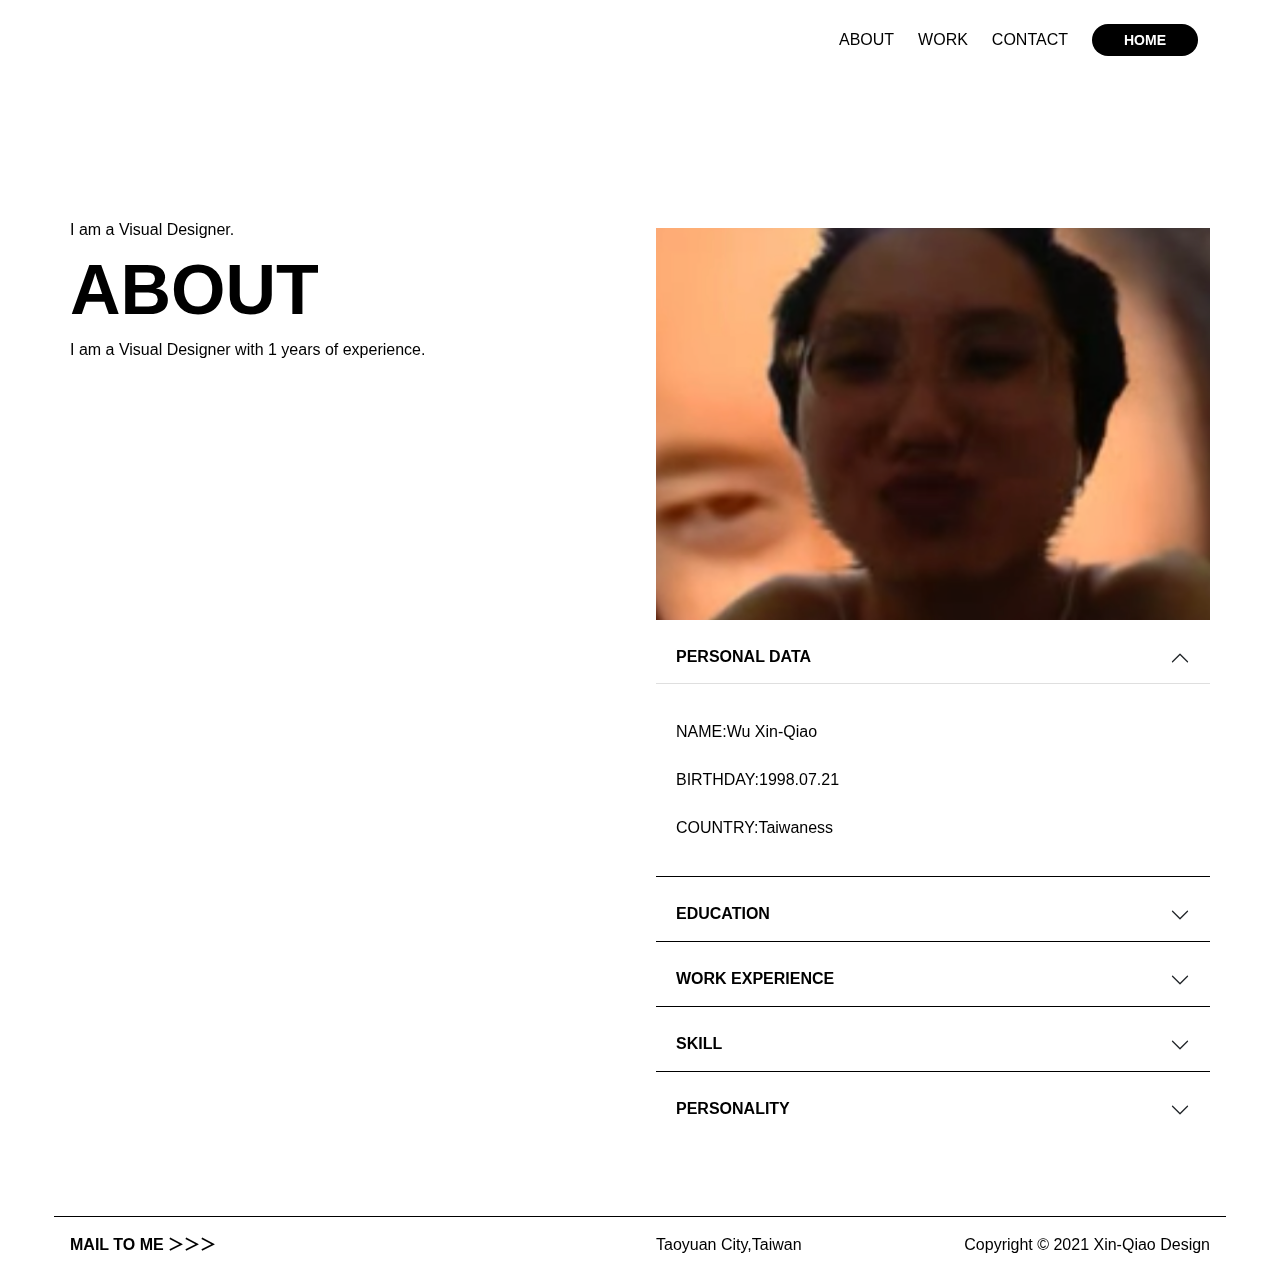
==== about.html @ 570c22e2 "Initial commit" ====
<!DOCTYPE html>
<html lang="zh-TW">
<head>
	<meta charset="UTF-8">
	<meta name="viewport" content="width=device-width, initial-scale=1.0">
	<title>Xin-Qiao Design</title>
	<link rel="icon" type="image/x-icon" href="images/favicon.ico" />
	<!-- CSS -->
	<link rel="stylesheet" href="css/base.css">
	<link rel="stylesheet" href="css/layout.css">
	<link rel="stylesheet" href="css/animate.css">
	<link rel="stylesheet" href="css/component.css">
	
	<!-- Accordion-js -->
    <script src="https://cdn.jsdelivr.net/npm/bootstrap@5.0.0/dist/js/bootstrap.bundle.min.js"></script>

</head>
<body>
	<div class="wrapper">
		<!-- Start bg -->
		<div class="bg"></div>
		<!-- End bg -->

		<!-- Start header -->
		<div class="navbar u-clearfix">
			<div class="container">
				<div class="logo navbar__logo">
					<a href="index.html" class="logo__image"></a>
				</div>
				<div class="nav navbar__nav">
					<a href="#popup-menu" class="menu-toggle">
						<i class="icon fa fa-bars" aria-hidden="true"></i>
					</a>
					<ul id="popup-menu" class="menu menu--horizontal u-clearfix responsive-popup">
						<a href="#!" class="responsive-popup-close">
							<i class="icon fa fa-times" aria-hidden="true"></i>
						</a>
						<li><a class="menu__item" href="about.html">ABOUT</a></li>
						<li><a class="menu__item" href="work.html">WORK</a></li>
						<li><a class="menu__item" href="contact.html">CONTACT</a></li>
						<li>
							<div class="menu__item">
								<a class="btn btn--sm item__home" href="index.html">HOME</a>
							</div>
						</li>
					</ul>
				</div>
			</div>	
		</div>
		<!-- End header -->

		<!-- Start main -->
		<section>

			<!-- Start portfil -->
			<div class="quote">
				<div class="container">
					<div class="row">
						<div class="col-sm-6">
							<div class="wow fadeInLeftBig">
								<h6 class="text--xs">I am a  Visual Designer.</h6>
								<h3 class="text--lg">ABOUT</h3>
								<h6 class="text--xs">I am a  Visual Designer with 1 years of experience.</h6>
							</div>
						</div>
						<div class="col-sm-6">
							<div class="imgbox">
								<div class="imgbox__inner imgbox__inner-4-3">
									<div class="images" style="background-image: url(images/12.09.45.png);"></div>
								</div>
							</div>

							<!-- Accordion Start -->
							<div class="accordion accordion-flush accrodion-my" id="myAccordion">
					        <div class="accordion-item">
					          <h2 class="accordion-header" id="heading1">
					            <button class="accordion-button" type="button" data-bs-toggle="collapse" data-bs-target="#collapse1">
					              PERSONAL DATA</button>
					          </h2>
					          <div id="collapse1" class="accordion-collapse collapse show" data-bs-parent="#myAccordion">
					            <div class="accordion-body">
					            	<p>NAME:Wu Xin-Qiao</p>
									<p>BIRTHDAY:1998.07.21</p>
									<p>COUNTRY:Taiwaness </p>
					            </div>
					          </div>
					        </div>		
					        <div class="accordion-item">
					          <h2 class="accordion-header" id="heading2">
					            <button class="accordion-button collapsed" type="button" data-bs-toggle="collapse" data-bs-target="#collapse2">
					              EDUCATION</button>
					          </h2>
					          <div id="collapse2" class="accordion-collapse collapse" data-bs-parent="#myAccordion">
					            <div class="accordion-body">
					            	<p>2017.09-2020.06<br>NTUB Commercial Design and Management Degree</p>
									<p>2015.09-2017.06<br>SSSH Advertising Design Department</p>
					            </div>
					          </div>
					        </div>		
					        <div class="accordion-item">
					          <h2 class="accordion-header" id="heading3">
					            <button class="accordion-button collapsed" type="button" data-bs-toggle="collapse" data-bs-target="#collapse3">
					              WORK EXPERIENCE</button>
					          </h2>
					          <div id="collapse3" class="accordion-collapse collapse" data-bs-parent="#myAccordion">
					            <div class="accordion-body">
					              <p>2020.07-2021.07<br>Visual Designer in SkyLine Hotel</p>
					              <p>2019.10-now(side job)<br>Visual Designer in LondonImg</p>
					              <P>2019.07-2019.08<br>Design Intern in OutlookChina</P>
					            </div>
					          </div>
					        </div>
					        <div class="accordion-item">
					          <h2 class="accordion-header" id="heading4">
					            <button class="accordion-button collapsed" type="button" data-bs-toggle="collapse" data-bs-target="#collapse4">
					              SKILL</button>
					          </h2>
					          <div id="collapse4" class="accordion-collapse collapse" data-bs-parent="#myAccordion">
					            <div class="accordion-body">
					              <p>MASTER:Illustrator, Photoshop, InDesign,After Effect, Premiere, Sublime, Figma, Sketch, XD</p>
					              <p>KNOW:Html, CSS, Bootstrap5, RWD</p>
					            </div>
					          </div>
					        </div>
					        <div class="accordion-item">
					          <h2 class="accordion-header" id="heading5">
					            <button class="accordion-button collapsed" type="button" data-bs-toggle="collapse" data-bs-target="#collapse5">
					              PERSONALITY</button>
					          </h2>
					          <div id="collapse5" class="accordion-collapse collapse" data-bs-parent="#myAccordion">
					            <div class="accordion-body">
					              <p>．Mature and resourceful.</p>
					              <p>．Highly flexibility.</p>
					              <P>．Works well in a diverse work force.</P>
					              <p>．Highly organized and efficient.</p>
					              <p>．Ability to work independently.</p>
					              <P>I’m not afraid of trying new thing, I think that having an open mind is the most important personality trait for being a designer.I’m an efficient person, knowing self-requirement to make me continue to progress.Then I believe I can bring what I learn into full play in my profession field.</P>
					            </div>
					          </div>
					        </div>
					      </div>
					      <!-- Accordion End -->

						</div>
					</div>						
				</div>
			</div>
			<!-- End portfil -->

					              

		<!-- End main -->
		</section>


		<!-- Start footer -->
		<footer class="footer">
			<div class="container footer-line clearfix">
				<div class="row">
					<div class="col-lg-6 col-sm-4">
						<p class="text--xs text--bold"><a href="mailto:cherry870721@gmail.com" class="textme">MAIL TO ME ＞＞＞</a></p>
					</div>
					<div class="col-lg-3 col-sm-3">
						<p class="text--xs">Taoyuan City,Taiwan</p>
					</div>
					<div class="col-lg-3 col-sm-5 footer-right">
						<p class="text--xs">Copyright © 2021 Xin-Qiao Design</p>
					</div>
				</div>			
			</div>
		</footer>
		<!-- End footer -->

	</div>

	<!-- javascript -->
	<script src="js/wow.min.js"></script>
	<script>
	new WOW().init();
	</script>
	
</body>
</html>
---- css/base.css ----
/*
 * You can say something about your file if you need it!
 */
/*-------------------------*/
/* $Catalog 
---------------------------*/
/** 
 * Catalog
 * Font import
 * Reset
 * Color
 * Typography
 * Icons
 * Utility
**/


/*-------------------------*/
/* $Font import 
---------------------------*/
@import url('https://fonts.googleapis.com/css?family=Raleway:400,900');

/*-------------------------*/
/* $Reset 
---------------------------*/
/*! normalize.css v7.0.0 | MIT License | github.com/necolas/normalize.css */

/* Document
   ========================================================================== */

/**
 * 1. Correct the line height in all browsers.
 * 2. Prevent adjustments of font size after orientation changes in
 *    IE on Windows Phone and in iOS.
 */

html {
  line-height: 1.15; /* 1 */
  -ms-text-size-adjust: 100%; /* 2 */
  -webkit-text-size-adjust: 100%; /* 2 */
}

/* Sections
   ========================================================================== */

/**
 * Remove the margin in all browsers (opinionated).
 */

body {
  margin: 0;
}

/**
 * Add the correct display in IE 9-.
 */

article,
aside,
footer,
header,
nav,
section {
  display: block;
}

/**
 * Correct the font size and margin on `h1` elements within `section` and
 * `article` contexts in Chrome, Firefox, and Safari.
 */

h1 {
  font-size: 2em;
  margin: 0.67em 0;
}

/* Grouping content
   ========================================================================== */

/**
 * Add the correct display in IE 9-.
 * 1. Add the correct display in IE.
 */

figcaption,
figure,
main { /* 1 */
  display: block;
}

/**
 * Add the correct margin in IE 8.
 */

figure {
  margin: 1em 40px;
}

/**
 * 1. Add the correct box sizing in Firefox.
 * 2. Show the overflow in Edge and IE.
 */

hr {
  box-sizing: content-box; /* 1 */
  height: 0; /* 1 */
  overflow: visible; /* 2 */
}

/**
 * 1. Correct the inheritance and scaling of font size in all browsers.
 * 2. Correct the odd `em` font sizing in all browsers.
 */

pre {
  font-family: monospace, monospace; /* 1 */
  font-size: 1em; /* 2 */
}

/* Text-level semantics
   ========================================================================== */

/**
 * 1. Remove the gray background on active links in IE 10.
 * 2. Remove gaps in links underline in iOS 8+ and Safari 8+.
 */

a {
  background-color: transparent; /* 1 */
  -webkit-text-decoration-skip: objects; /* 2 */
}

/**
 * 1. Remove the bottom border in Chrome 57- and Firefox 39-.
 * 2. Add the correct text decoration in Chrome, Edge, IE, Opera, and Safari.
 */

abbr[title] {
  border-bottom: none; /* 1 */
  text-decoration: underline; /* 2 */
  text-decoration: underline dotted; /* 2 */
}

/**
 * Prevent the duplicate application of `bolder` by the next rule in Safari 6.
 */

b,
strong {
  font-weight: inherit;
}

/**
 * Add the correct font weight in Chrome, Edge, and Safari.
 */

b,
strong {
  font-weight: bolder;
}

/**
 * 1. Correct the inheritance and scaling of font size in all browsers.
 * 2. Correct the odd `em` font sizing in all browsers.
 */

code,
kbd,
samp {
  font-family: monospace, monospace; /* 1 */
  font-size: 1em; /* 2 */
}

/**
 * Add the correct font style in Android 4.3-.
 */

dfn {
  font-style: italic;
}

/**
 * Add the correct background and color in IE 9-.
 */

mark {
  background-color: #ff0;
  color: #000;
}

/**
 * Add the correct font size in all browsers.
 */

small {
  font-size: 80%;
}

/**
 * Prevent `sub` and `sup` elements from affecting the line height in
 * all browsers.
 */

sub,
sup {
  font-size: 75%;
  line-height: 0;
  position: relative;
  vertical-align: baseline;
}

sub {
  bottom: -0.25em;
}

sup {
  top: -0.5em;
}

/* Embedded content
   ========================================================================== */

/**
 * Add the correct display in IE 9-.
 */

audio,
video {
  display: inline-block;
}

/**
 * Add the correct display in iOS 4-7.
 */

audio:not([controls]) {
  display: none;
  height: 0;
}

/**
 * Remove the border on images inside links in IE 10-.
 */

img {
  border-style: none;
}

/**
 * Hide the overflow in IE.
 */

svg:not(:root) {
  overflow: hidden;
}

/* Forms
   ========================================================================== */

/**
 * 1. Change the font styles in all browsers (opinionated).
 * 2. Remove the margin in Firefox and Safari.
 */

button,
input,
optgroup,
select,
textarea {
  font-family: sans-serif; /* 1 */
  font-size: 100%; /* 1 */
  line-height: 1.15; /* 1 */
  margin: 0; /* 2 */
}

/**
 * Show the overflow in IE.
 * 1. Show the overflow in Edge.
 */

button,
input { /* 1 */
  overflow: visible;
}

/**
 * Remove the inheritance of text transform in Edge, Firefox, and IE.
 * 1. Remove the inheritance of text transform in Firefox.
 */

button,
select { /* 1 */
  text-transform: none;
}

/**
 * 1. Prevent a WebKit bug where (2) destroys native `audio` and `video`
 *    controls in Android 4.
 * 2. Correct the inability to style clickable types in iOS and Safari.
 */

button,
html [type="button"], /* 1 */
[type="reset"],
[type="submit"] {
  -webkit-appearance: button; /* 2 */
}

/**
 * Remove the inner border and padding in Firefox.
 */

button::-moz-focus-inner,
[type="button"]::-moz-focus-inner,
[type="reset"]::-moz-focus-inner,
[type="submit"]::-moz-focus-inner {
  border-style: none;
  padding: 0;
}

/**
 * Restore the focus styles unset by the previous rule.
 */

button:-moz-focusring,
[type="button"]:-moz-focusring,
[type="reset"]:-moz-focusring,
[type="submit"]:-moz-focusring {
  outline: 1px dotted ButtonText;
}

/**
 * Correct the padding in Firefox.
 */

fieldset {
  padding: 0.35em 0.75em 0.625em;
}

/**
 * 1. Correct the text wrapping in Edge and IE.
 * 2. Correct the color inheritance from `fieldset` elements in IE.
 * 3. Remove the padding so developers are not caught out when they zero out
 *    `fieldset` elements in all browsers.
 */

legend {
  box-sizing: border-box; /* 1 */
  color: inherit; /* 2 */
  display: table; /* 1 */
  max-width: 100%; /* 1 */
  padding: 0; /* 3 */
  white-space: normal; /* 1 */
}

/**
 * 1. Add the correct display in IE 9-.
 * 2. Add the correct vertical alignment in Chrome, Firefox, and Opera.
 */

progress {
  display: inline-block; /* 1 */
  vertical-align: baseline; /* 2 */
}

/**
 * Remove the default vertical scrollbar in IE.
 */

textarea {
  overflow: auto;
}

/**
 * 1. Add the correct box sizing in IE 10-.
 * 2. Remove the padding in IE 10-.
 */

[type="checkbox"],
[type="radio"] {
  box-sizing: border-box; /* 1 */
  padding: 0; /* 2 */
}

/**
 * Correct the cursor style of increment and decrement buttons in Chrome.
 */

[type="number"]::-webkit-inner-spin-button,
[type="number"]::-webkit-outer-spin-button {
  height: auto;
}

/**
 * 1. Correct the odd appearance in Chrome and Safari.
 * 2. Correct the outline style in Safari.
 */

[type="search"] {
  -webkit-appearance: textfield; /* 1 */
  outline-offset: -2px; /* 2 */
}

/**
 * Remove the inner padding and cancel buttons in Chrome and Safari on macOS.
 */

[type="search"]::-webkit-search-cancel-button,
[type="search"]::-webkit-search-decoration {
  -webkit-appearance: none;
}

/**
 * 1. Correct the inability to style clickable types in iOS and Safari.
 * 2. Change font properties to `inherit` in Safari.
 */

::-webkit-file-upload-button {
  -webkit-appearance: button; /* 1 */
  font: inherit; /* 2 */
}

/* Interactive
   ========================================================================== */

/*
 * Add the correct display in IE 9-.
 * 1. Add the correct display in Edge, IE, and Firefox.
 */

details, /* 1 */
menu {
  display: block;
}

/*
 * Add the correct display in all browsers.
 */

summary {
  display: list-item;
}

/* Scripting
   ========================================================================== */

/**
 * Add the correct display in IE 9-.
 */

canvas {
  display: inline-block;
}

/**
 * Add the correct display in IE.
 */

template {
  display: none;
}

/* Hidden
   ========================================================================== */

/**
 * Add the correct display in IE 10-.
 */

[hidden] {
  display: none;
}

/* Add reset */
*{
  position: relative;
  box-sizing: border-box;
}
/*-------------------------*/
/* $Color 
---------------------------*/
/* background color */
.bg-color-primary{background-color: #6487f5;}
.bg-color-secondary{background-color: #ff638f;}
.bg-color-black{background-color: #484848;}
.bg-color-grey{background-color: #cbcbcb;}
.bg-color-white{background-color: #fefefe;}

/* text color */
.color-primary{color: #6487f5;}
.color-secondary{color: #ff638f;}
.color-black{color: #484848;}
.color-grey{color: #cbcbcb;}
.color-white{color: #fefefe;}

/*-------------------------*/
/* $Typography 
---------------------------*/
/* Globel */
body,html{
  font-family: 'Helvetica', 'roboto', arial, sans-serif;
}
/* heading */
h1,h2,h3,h4,h5,h6{
  margin: 0;
  color: #000;
}
h1{
  font-size: 80px;
  font-weight: 800;
  font-family: 'Helvetica', 'roboto', arial, sans-serif;
  margin-top: 12px;
  margin-bottom: 12px;
}
h2{
  font-size: 48px;
  font-weight: 600;
  font-family: 'Helvetica', 'roboto', arial, sans-serif;
  margin-top: 12px;
  margin-bottom: 12px;
}
h3{
  font-size: 40px;
  font-weight: 600;
  font-family: 'Helvetica', 'roboto', arial, sans-serif;
  line-height: 32px;
  margin-top: 12px;
  margin-bottom: 12px;
}
h4{
  font-size: 24px;
  font-weight: 600;
  font-family: 'Helvetica', 'roboto', arial, sans-serif;
  line-height: 32px;
  margin-top: 12px;
  margin-bottom: 12px;
}
h5{
  font-size: 20px;
  font-weight: 400;
  font-family: 'Helvetica', 'roboto', arial, sans-serif;
  line-height: 1;
  margin-top: 12px;
  margin-bottom: 16px;
}
h6{
  font-size: 18px;
  font-weight: 400;
  font-family: 'Helvetica', 'roboto', arial, sans-serif;
  line-height: 24px;
  margin-top: 14px;
  margin-bottom: 14px;
}
p{
  font-size: 16px;
  font-weight: 400;
  font-family: 'Helvetica', 'roboto', arial, sans-serif;
  line-height: 32px;
  letter-spacing: 0;
  margin-bottom: 16px;
}
/* link */
a{
  color: #000;
  text-decoration: none;
}
a:hover,
a:active,
a:fucus{
  color: #484848;
  text-decoration: none;
}
/* list */
ul{
  list-style: none;
  margin: 0;
  padding: 0;
}
/* text */
.text-right{
  text-align: right;
}

/*---------------------------*/
/* $Icons
/*---------------------------*/
/*!
 *  Font Awesome 4.7.0 by @davegandy - http://fontawesome.io - @fontawesome
 *  License - http://fontawesome.io/license (Font: SIL OFL 1.1, CSS: MIT License)
 */
/* FONT PATH
 * -------------------------- */
@font-face {
  font-family: 'FontAwesome';
  src: url('../fonts/fontawesome-webfont.eot?v=4.7.0');
  src: url('../fonts/fontawesome-webfont.eot?#iefix&v=4.7.0') format('embedded-opentype'), url('../fonts/fontawesome-webfont.woff2?v=4.7.0') format('woff2'), url('../fonts/fontawesome-webfont.woff?v=4.7.0') format('woff'), url('../fonts/fontawesome-webfont.ttf?v=4.7.0') format('truetype'), url('../fonts/fontawesome-webfont.svg?v=4.7.0#fontawesomeregular') format('svg');
  font-weight: normal;
  font-style: normal;
}
.fa {
  display: inline-block;
  font: normal normal normal 14px/1 FontAwesome;
  font-size: 24px;
  text-rendering: auto;
  -webkit-font-smoothing: antialiased;
  -moz-osx-font-smoothing: grayscale;
  color: #43484c;
}
/* makes the font 33% larger relative to the icon container */
.fa-lg {
  font-size: 1.33333333em;
  line-height: 0.75em;
  vertical-align: -15%;
}
.fa-2x {
  font-size: 2em;
}
.fa-3x {
  font-size: 3em;
}
.fa-4x {
  font-size: 4em;
}
.fa-5x {
  font-size: 5em;
}
.fa-fw {
  width: 1.28571429em;
  text-align: center;
}
.fa-ul {
  padding-left: 0;
  margin-left: 2.14285714em;
  list-style-type: none;
}
.fa-ul > li {
  position: relative;
}
.fa-li {
  position: absolute;
  left: -2.14285714em;
  width: 2.14285714em;
  top: 0.14285714em;
  text-align: center;
}
.fa-li.fa-lg {
  left: -1.85714286em;
}
.fa-border {
  padding: .2em .25em .15em;
  border: solid 0.08em #eeeeee;
  border-radius: .1em;
}
.fa-pull-left {
  float: left;
}
.fa-pull-right {
  float: right;
}
.fa.fa-pull-left {
  margin-right: .3em;
}
.fa.fa-pull-right {
  margin-left: .3em;
}
/* Deprecated as of 4.4.0 */
.pull-right {
  float: right;
}
.pull-left {
  float: left;
}
.fa.pull-left {
  margin-right: .3em;
}
.fa.pull-right {
  margin-left: .3em;
}
.fa-spin {
  -webkit-animation: fa-spin 2s infinite linear;
  animation: fa-spin 2s infinite linear;
}
.fa-pulse {
  -webkit-animation: fa-spin 1s infinite steps(8);
  animation: fa-spin 1s infinite steps(8);
}
@-webkit-keyframes fa-spin {
  0% {
    -webkit-transform: rotate(0deg);
    transform: rotate(0deg);
  }
  100% {
    -webkit-transform: rotate(359deg);
    transform: rotate(359deg);
  }
}
@keyframes fa-spin {
  0% {
    -webkit-transform: rotate(0deg);
    transform: rotate(0deg);
  }
  100% {
    -webkit-transform: rotate(359deg);
    transform: rotate(359deg);
  }
}
.fa-rotate-90 {
  -ms-filter: "progid:DXImageTransform.Microsoft.BasicImage(rotation=1)";
  -webkit-transform: rotate(90deg);
  -ms-transform: rotate(90deg);
  transform: rotate(90deg);
}
.fa-rotate-180 {
  -ms-filter: "progid:DXImageTransform.Microsoft.BasicImage(rotation=2)";
  -webkit-transform: rotate(180deg);
  -ms-transform: rotate(180deg);
  transform: rotate(180deg);
}
.fa-rotate-270 {
  -ms-filter: "progid:DXImageTransform.Microsoft.BasicImage(rotation=3)";
  -webkit-transform: rotate(270deg);
  -ms-transform: rotate(270deg);
  transform: rotate(270deg);
}
.fa-flip-horizontal {
  -ms-filter: "progid:DXImageTransform.Microsoft.BasicImage(rotation=0, mirror=1)";
  -webkit-transform: scale(-1, 1);
  -ms-transform: scale(-1, 1);
  transform: scale(-1, 1);
}
.fa-flip-vertical {
  -ms-filter: "progid:DXImageTransform.Microsoft.BasicImage(rotation=2, mirror=1)";
  -webkit-transform: scale(1, -1);
  -ms-transform: scale(1, -1);
  transform: scale(1, -1);
}
:root .fa-rotate-90,
:root .fa-rotate-180,
:root .fa-rotate-270,
:root .fa-flip-horizontal,
:root .fa-flip-vertical {
  filter: none;
}
.fa-stack {
  position: relative;
  display: inline-block;
  width: 2em;
  height: 2em;
  line-height: 2em;
  vertical-align: middle;
}
.fa-stack-1x,
.fa-stack-2x {
  position: absolute;
  left: 0;
  width: 100%;
  text-align: center;
}
.fa-stack-1x {
  line-height: inherit;
}
.fa-stack-2x {
  font-size: 2em;
}
.fa-inverse {
  color: #ffffff;
}
/* Font Awesome uses the Unicode Private Use Area (PUA) to ensure screen
   readers do not read off random characters that represent icons */
.fa-glass:before {
  content: "\f000";
}
.fa-music:before {
  content: "\f001";
}
.fa-search:before {
  content: "\f002";
}
.fa-envelope-o:before {
  content: "\f003";
}
.fa-heart:before {
  content: "\f004";
}
.fa-star:before {
  content: "\f005";
}
.fa-star-o:before {
  content: "\f006";
}
.fa-user:before {
  content: "\f007";
}
.fa-film:before {
  content: "\f008";
}
.fa-th-large:before {
  content: "\f009";
}
.fa-th:before {
  content: "\f00a";
}
.fa-th-list:before {
  content: "\f00b";
}
.fa-check:before {
  content: "\f00c";
}
.fa-remove:before,
.fa-close:before,
.fa-times:before {
  content: "\f00d";
}
.fa-search-plus:before {
  content: "\f00e";
}
.fa-search-minus:before {
  content: "\f010";
}
.fa-power-off:before {
  content: "\f011";
}
.fa-signal:before {
  content: "\f012";
}
.fa-gear:before,
.fa-cog:before {
  content: "\f013";
}
.fa-trash-o:before {
  content: "\f014";
}
.fa-home:before {
  content: "\f015";
}
.fa-file-o:before {
  content: "\f016";
}
.fa-clock-o:before {
  content: "\f017";
}
.fa-road:before {
  content: "\f018";
}
.fa-download:before {
  content: "\f019";
}
.fa-arrow-circle-o-down:before {
  content: "\f01a";
}
.fa-arrow-circle-o-up:before {
  content: "\f01b";
}
.fa-inbox:before {
  content: "\f01c";
}
.fa-play-circle-o:before {
  content: "\f01d";
}
.fa-rotate-right:before,
.fa-repeat:before {
  content: "\f01e";
}
.fa-refresh:before {
  content: "\f021";
}
.fa-list-alt:before {
  content: "\f022";
}
.fa-lock:before {
  content: "\f023";
}
.fa-flag:before {
  content: "\f024";
}
.fa-headphones:before {
  content: "\f025";
}
.fa-volume-off:before {
  content: "\f026";
}
.fa-volume-down:before {
  content: "\f027";
}
.fa-volume-up:before {
  content: "\f028";
}
.fa-qrcode:before {
  content: "\f029";
}
.fa-barcode:before {
  content: "\f02a";
}
.fa-tag:before {
  content: "\f02b";
}
.fa-tags:before {
  content: "\f02c";
}
.fa-book:before {
  content: "\f02d";
}
.fa-bookmark:before {
  content: "\f02e";
}
.fa-print:before {
  content: "\f02f";
}
.fa-camera:before {
  content: "\f030";
}
.fa-font:before {
  content: "\f031";
}
.fa-bold:before {
  content: "\f032";
}
.fa-italic:before {
  content: "\f033";
}
.fa-text-height:before {
  content: "\f034";
}
.fa-text-width:before {
  content: "\f035";
}
.fa-align-left:before {
  content: "\f036";
}
.fa-align-center:before {
  content: "\f037";
}
.fa-align-right:before {
  content: "\f038";
}
.fa-align-justify:before {
  content: "\f039";
}
.fa-list:before {
  content: "\f03a";
}
.fa-dedent:before,
.fa-outdent:before {
  content: "\f03b";
}
.fa-indent:before {
  content: "\f03c";
}
.fa-video-camera:before {
  content: "\f03d";
}
.fa-photo:before,
.fa-image:before,
.fa-picture-o:before {
  content: "\f03e";
}
.fa-pencil:before {
  content: "\f040";
}
.fa-map-marker:before {
  content: "\f041";
}
.fa-adjust:before {
  content: "\f042";
}
.fa-tint:before {
  content: "\f043";
}
.fa-edit:before,
.fa-pencil-square-o:before {
  content: "\f044";
}
.fa-share-square-o:before {
  content: "\f045";
}
.fa-check-square-o:before {
  content: "\f046";
}
.fa-arrows:before {
  content: "\f047";
}
.fa-step-backward:before {
  content: "\f048";
}
.fa-fast-backward:before {
  content: "\f049";
}
.fa-backward:before {
  content: "\f04a";
}
.fa-play:before {
  content: "\f04b";
}
.fa-pause:before {
  content: "\f04c";
}
.fa-stop:before {
  content: "\f04d";
}
.fa-forward:before {
  content: "\f04e";
}
.fa-fast-forward:before {
  content: "\f050";
}
.fa-step-forward:before {
  content: "\f051";
}
.fa-eject:before {
  content: "\f052";
}
.fa-chevron-left:before {
  content: "\f053";
}
.fa-chevron-right:before {
  content: "\f054";
}
.fa-plus-circle:before {
  content: "\f055";
}
.fa-minus-circle:before {
  content: "\f056";
}
.fa-times-circle:before {
  content: "\f057";
}
.fa-check-circle:before {
  content: "\f058";
}
.fa-question-circle:before {
  content: "\f059";
}
.fa-info-circle:before {
  content: "\f05a";
}
.fa-crosshairs:before {
  content: "\f05b";
}
.fa-times-circle-o:before {
  content: "\f05c";
}
.fa-check-circle-o:before {
  content: "\f05d";
}
.fa-ban:before {
  content: "\f05e";
}
.fa-arrow-left:before {
  content: "\f060";
}
.fa-arrow-right:before {
  content: "\f061";
}
.fa-arrow-up:before {
  content: "\f062";
}
.fa-arrow-down:before {
  content: "\f063";
}
.fa-mail-forward:before,
.fa-share:before {
  content: "\f064";
}
.fa-expand:before {
  content: "\f065";
}
.fa-compress:before {
  content: "\f066";
}
.fa-plus:before {
  content: "\f067";
}
.fa-minus:before {
  content: "\f068";
}
.fa-asterisk:before {
  content: "\f069";
}
.fa-exclamation-circle:before {
  content: "\f06a";
}
.fa-gift:before {
  content: "\f06b";
}
.fa-leaf:before {
  content: "\f06c";
}
.fa-fire:before {
  content: "\f06d";
}
.fa-eye:before {
  content: "\f06e";
}
.fa-eye-slash:before {
  content: "\f070";
}
.fa-warning:before,
.fa-exclamation-triangle:before {
  content: "\f071";
}
.fa-plane:before {
  content: "\f072";
}
.fa-calendar:before {
  content: "\f073";
}
.fa-random:before {
  content: "\f074";
}
.fa-comment:before {
  content: "\f075";
}
.fa-magnet:before {
  content: "\f076";
}
.fa-chevron-up:before {
  content: "\f077";
}
.fa-chevron-down:before {
  content: "\f078";
}
.fa-retweet:before {
  content: "\f079";
}
.fa-shopping-cart:before {
  content: "\f07a";
}
.fa-folder:before {
  content: "\f07b";
}
.fa-folder-open:before {
  content: "\f07c";
}
.fa-arrows-v:before {
  content: "\f07d";
}
.fa-arrows-h:before {
  content: "\f07e";
}
.fa-bar-chart-o:before,
.fa-bar-chart:before {
  content: "\f080";
}
.fa-twitter-square:before {
  content: "\f081";
}
.fa-facebook-square:before {
  content: "\f082";
}
.fa-camera-retro:before {
  content: "\f083";
}
.fa-key:before {
  content: "\f084";
}
.fa-gears:before,
.fa-cogs:before {
  content: "\f085";
}
.fa-comments:before {
  content: "\f086";
}
.fa-thumbs-o-up:before {
  content: "\f087";
}
.fa-thumbs-o-down:before {
  content: "\f088";
}
.fa-star-half:before {
  content: "\f089";
}
.fa-heart-o:before {
  content: "\f08a";
}
.fa-sign-out:before {
  content: "\f08b";
}
.fa-linkedin-square:before {
  content: "\f08c";
}
.fa-thumb-tack:before {
  content: "\f08d";
}
.fa-external-link:before {
  content: "\f08e";
}
.fa-sign-in:before {
  content: "\f090";
}
.fa-trophy:before {
  content: "\f091";
}
.fa-github-square:before {
  content: "\f092";
}
.fa-upload:before {
  content: "\f093";
}
.fa-lemon-o:before {
  content: "\f094";
}
.fa-phone:before {
  content: "\f095";
}
.fa-square-o:before {
  content: "\f096";
}
.fa-bookmark-o:before {
  content: "\f097";
}
.fa-phone-square:before {
  content: "\f098";
}
.fa-twitter:before {
  content: "\f099";
}
.fa-facebook-f:before,
.fa-facebook:before {
  content: "\f09a";
}
.fa-github:before {
  content: "\f09b";
}
.fa-unlock:before {
  content: "\f09c";
}
.fa-credit-card:before {
  content: "\f09d";
}
.fa-feed:before,
.fa-rss:before {
  content: "\f09e";
}
.fa-hdd-o:before {
  content: "\f0a0";
}
.fa-bullhorn:before {
  content: "\f0a1";
}
.fa-bell:before {
  content: "\f0f3";
}
.fa-certificate:before {
  content: "\f0a3";
}
.fa-hand-o-right:before {
  content: "\f0a4";
}
.fa-hand-o-left:before {
  content: "\f0a5";
}
.fa-hand-o-up:before {
  content: "\f0a6";
}
.fa-hand-o-down:before {
  content: "\f0a7";
}
.fa-arrow-circle-left:before {
  content: "\f0a8";
}
.fa-arrow-circle-right:before {
  content: "\f0a9";
}
.fa-arrow-circle-up:before {
  content: "\f0aa";
}
.fa-arrow-circle-down:before {
  content: "\f0ab";
}
.fa-globe:before {
  content: "\f0ac";
}
.fa-wrench:before {
  content: "\f0ad";
}
.fa-tasks:before {
  content: "\f0ae";
}
.fa-filter:before {
  content: "\f0b0";
}
.fa-briefcase:before {
  content: "\f0b1";
}
.fa-arrows-alt:before {
  content: "\f0b2";
}
.fa-group:before,
.fa-users:before {
  content: "\f0c0";
}
.fa-chain:before,
.fa-link:before {
  content: "\f0c1";
}
.fa-cloud:before {
  content: "\f0c2";
}
.fa-flask:before {
  content: "\f0c3";
}
.fa-cut:before,
.fa-scissors:before {
  content: "\f0c4";
}
.fa-copy:before,
.fa-files-o:before {
  content: "\f0c5";
}
.fa-paperclip:before {
  content: "\f0c6";
}
.fa-save:before,
.fa-floppy-o:before {
  content: "\f0c7";
}
.fa-square:before {
  content: "\f0c8";
}
.fa-navicon:before,
.fa-reorder:before,
.fa-bars:before {
  content: "\f0c9";
}
.fa-list-ul:before {
  content: "\f0ca";
}
.fa-list-ol:before {
  content: "\f0cb";
}
.fa-strikethrough:before {
  content: "\f0cc";
}
.fa-underline:before {
  content: "\f0cd";
}
.fa-table:before {
  content: "\f0ce";
}
.fa-magic:before {
  content: "\f0d0";
}
.fa-truck:before {
  content: "\f0d1";
}
.fa-pinterest:before {
  content: "\f0d2";
}
.fa-pinterest-square:before {
  content: "\f0d3";
}
.fa-google-plus-square:before {
  content: "\f0d4";
}
.fa-google-plus:before {
  content: "\f0d5";
}
.fa-money:before {
  content: "\f0d6";
}
.fa-caret-down:before {
  content: "\f0d7";
}
.fa-caret-up:before {
  content: "\f0d8";
}
.fa-caret-left:before {
  content: "\f0d9";
}
.fa-caret-right:before {
  content: "\f0da";
}
.fa-columns:before {
  content: "\f0db";
}
.fa-unsorted:before,
.fa-sort:before {
  content: "\f0dc";
}
.fa-sort-down:before,
.fa-sort-desc:before {
  content: "\f0dd";
}
.fa-sort-up:before,
.fa-sort-asc:before {
  content: "\f0de";
}
.fa-envelope:before {
  content: "\f0e0";
}
.fa-linkedin:before {
  content: "\f0e1";
}
.fa-rotate-left:before,
.fa-undo:before {
  content: "\f0e2";
}
.fa-legal:before,
.fa-gavel:before {
  content: "\f0e3";
}
.fa-dashboard:before,
.fa-tachometer:before {
  content: "\f0e4";
}
.fa-comment-o:before {
  content: "\f0e5";
}
.fa-comments-o:before {
  content: "\f0e6";
}
.fa-flash:before,
.fa-bolt:before {
  content: "\f0e7";
}
.fa-sitemap:before {
  content: "\f0e8";
}
.fa-umbrella:before {
  content: "\f0e9";
}
.fa-paste:before,
.fa-clipboard:before {
  content: "\f0ea";
}
.fa-lightbulb-o:before {
  content: "\f0eb";
}
.fa-exchange:before {
  content: "\f0ec";
}
.fa-cloud-download:before {
  content: "\f0ed";
}
.fa-cloud-upload:before {
  content: "\f0ee";
}
.fa-user-md:before {
  content: "\f0f0";
}
.fa-stethoscope:before {
  content: "\f0f1";
}
.fa-suitcase:before {
  content: "\f0f2";
}
.fa-bell-o:before {
  content: "\f0a2";
}
.fa-coffee:before {
  content: "\f0f4";
}
.fa-cutlery:before {
  content: "\f0f5";
}
.fa-file-text-o:before {
  content: "\f0f6";
}
.fa-building-o:before {
  content: "\f0f7";
}
.fa-hospital-o:before {
  content: "\f0f8";
}
.fa-ambulance:before {
  content: "\f0f9";
}
.fa-medkit:before {
  content: "\f0fa";
}
.fa-fighter-jet:before {
  content: "\f0fb";
}
.fa-beer:before {
  content: "\f0fc";
}
.fa-h-square:before {
  content: "\f0fd";
}
.fa-plus-square:before {
  content: "\f0fe";
}
.fa-angle-double-left:before {
  content: "\f100";
}
.fa-angle-double-right:before {
  content: "\f101";
}
.fa-angle-double-up:before {
  content: "\f102";
}
.fa-angle-double-down:before {
  content: "\f103";
}
.fa-angle-left:before {
  content: "\f104";
}
.fa-angle-right:before {
  content: "\f105";
}
.fa-angle-up:before {
  content: "\f106";
}
.fa-angle-down:before {
  content: "\f107";
}
.fa-desktop:before {
  content: "\f108";
}
.fa-laptop:before {
  content: "\f109";
}
.fa-tablet:before {
  content: "\f10a";
}
.fa-mobile-phone:before,
.fa-mobile:before {
  content: "\f10b";
}
.fa-circle-o:before {
  content: "\f10c";
}
.fa-quote-left:before {
  content: "\f10d";
}
.fa-quote-right:before {
  content: "\f10e";
}
.fa-spinner:before {
  content: "\f110";
}
.fa-circle:before {
  content: "\f111";
}
.fa-mail-reply:before,
.fa-reply:before {
  content: "\f112";
}
.fa-github-alt:before {
  content: "\f113";
}
.fa-folder-o:before {
  content: "\f114";
}
.fa-folder-open-o:before {
  content: "\f115";
}
.fa-smile-o:before {
  content: "\f118";
}
.fa-frown-o:before {
  content: "\f119";
}
.fa-meh-o:before {
  content: "\f11a";
}
.fa-gamepad:before {
  content: "\f11b";
}
.fa-keyboard-o:before {
  content: "\f11c";
}
.fa-flag-o:before {
  content: "\f11d";
}
.fa-flag-checkered:before {
  content: "\f11e";
}
.fa-terminal:before {
  content: "\f120";
}
.fa-code:before {
  content: "\f121";
}
.fa-mail-reply-all:before,
.fa-reply-all:before {
  content: "\f122";
}
.fa-star-half-empty:before,
.fa-star-half-full:before,
.fa-star-half-o:before {
  content: "\f123";
}
.fa-location-arrow:before {
  content: "\f124";
}
.fa-crop:before {
  content: "\f125";
}
.fa-code-fork:before {
  content: "\f126";
}
.fa-unlink:before,
.fa-chain-broken:before {
  content: "\f127";
}
.fa-question:before {
  content: "\f128";
}
.fa-info:before {
  content: "\f129";
}
.fa-exclamation:before {
  content: "\f12a";
}
.fa-superscript:before {
  content: "\f12b";
}
.fa-subscript:before {
  content: "\f12c";
}
.fa-eraser:before {
  content: "\f12d";
}
.fa-puzzle-piece:before {
  content: "\f12e";
}
.fa-microphone:before {
  content: "\f130";
}
.fa-microphone-slash:before {
  content: "\f131";
}
.fa-shield:before {
  content: "\f132";
}
.fa-calendar-o:before {
  content: "\f133";
}
.fa-fire-extinguisher:before {
  content: "\f134";
}
.fa-rocket:before {
  content: "\f135";
}
.fa-maxcdn:before {
  content: "\f136";
}
.fa-chevron-circle-left:before {
  content: "\f137";
}
.fa-chevron-circle-right:before {
  content: "\f138";
}
.fa-chevron-circle-up:before {
  content: "\f139";
}
.fa-chevron-circle-down:before {
  content: "\f13a";
}
.fa-html5:before {
  content: "\f13b";
}
.fa-css3:before {
  content: "\f13c";
}
.fa-anchor:before {
  content: "\f13d";
}
.fa-unlock-alt:before {
  content: "\f13e";
}
.fa-bullseye:before {
  content: "\f140";
}
.fa-ellipsis-h:before {
  content: "\f141";
}
.fa-ellipsis-v:before {
  content: "\f142";
}
.fa-rss-square:before {
  content: "\f143";
}
.fa-play-circle:before {
  content: "\f144";
}
.fa-ticket:before {
  content: "\f145";
}
.fa-minus-square:before {
  content: "\f146";
}
.fa-minus-square-o:before {
  content: "\f147";
}
.fa-level-up:before {
  content: "\f148";
}
.fa-level-down:before {
  content: "\f149";
}
.fa-check-square:before {
  content: "\f14a";
}
.fa-pencil-square:before {
  content: "\f14b";
}
.fa-external-link-square:before {
  content: "\f14c";
}
.fa-share-square:before {
  content: "\f14d";
}
.fa-compass:before {
  content: "\f14e";
}
.fa-toggle-down:before,
.fa-caret-square-o-down:before {
  content: "\f150";
}
.fa-toggle-up:before,
.fa-caret-square-o-up:before {
  content: "\f151";
}
.fa-toggle-right:before,
.fa-caret-square-o-right:before {
  content: "\f152";
}
.fa-euro:before,
.fa-eur:before {
  content: "\f153";
}
.fa-gbp:before {
  content: "\f154";
}
.fa-dollar:before,
.fa-usd:before {
  content: "\f155";
}
.fa-rupee:before,
.fa-inr:before {
  content: "\f156";
}
.fa-cny:before,
.fa-rmb:before,
.fa-yen:before,
.fa-jpy:before {
  content: "\f157";
}
.fa-ruble:before,
.fa-rouble:before,
.fa-rub:before {
  content: "\f158";
}
.fa-won:before,
.fa-krw:before {
  content: "\f159";
}
.fa-bitcoin:before,
.fa-btc:before {
  content: "\f15a";
}
.fa-file:before {
  content: "\f15b";
}
.fa-file-text:before {
  content: "\f15c";
}
.fa-sort-alpha-asc:before {
  content: "\f15d";
}
.fa-sort-alpha-desc:before {
  content: "\f15e";
}
.fa-sort-amount-asc:before {
  content: "\f160";
}
.fa-sort-amount-desc:before {
  content: "\f161";
}
.fa-sort-numeric-asc:before {
  content: "\f162";
}
.fa-sort-numeric-desc:before {
  content: "\f163";
}
.fa-thumbs-up:before {
  content: "\f164";
}
.fa-thumbs-down:before {
  content: "\f165";
}
.fa-youtube-square:before {
  content: "\f166";
}
.fa-youtube:before {
  content: "\f167";
}
.fa-xing:before {
  content: "\f168";
}
.fa-xing-square:before {
  content: "\f169";
}
.fa-youtube-play:before {
  content: "\f16a";
}
.fa-dropbox:before {
  content: "\f16b";
}
.fa-stack-overflow:before {
  content: "\f16c";
}
.fa-instagram:before {
  content: "\f16d";
}
.fa-flickr:before {
  content: "\f16e";
}
.fa-adn:before {
  content: "\f170";
}
.fa-bitbucket:before {
  content: "\f171";
}
.fa-bitbucket-square:before {
  content: "\f172";
}
.fa-tumblr:before {
  content: "\f173";
}
.fa-tumblr-square:before {
  content: "\f174";
}
.fa-long-arrow-down:before {
  content: "\f175";
}
.fa-long-arrow-up:before {
  content: "\f176";
}
.fa-long-arrow-left:before {
  content: "\f177";
}
.fa-long-arrow-right:before {
  content: "\f178";
}
.fa-apple:before {
  content: "\f179";
}
.fa-windows:before {
  content: "\f17a";
}
.fa-android:before {
  content: "\f17b";
}
.fa-linux:before {
  content: "\f17c";
}
.fa-dribbble:before {
  content: "\f17d";
}
.fa-skype:before {
  content: "\f17e";
}
.fa-foursquare:before {
  content: "\f180";
}
.fa-trello:before {
  content: "\f181";
}
.fa-female:before {
  content: "\f182";
}
.fa-male:before {
  content: "\f183";
}
.fa-gittip:before,
.fa-gratipay:before {
  content: "\f184";
}
.fa-sun-o:before {
  content: "\f185";
}
.fa-moon-o:before {
  content: "\f186";
}
.fa-archive:before {
  content: "\f187";
}
.fa-bug:before {
  content: "\f188";
}
.fa-vk:before {
  content: "\f189";
}
.fa-weibo:before {
  content: "\f18a";
}
.fa-renren:before {
  content: "\f18b";
}
.fa-pagelines:before {
  content: "\f18c";
}
.fa-stack-exchange:before {
  content: "\f18d";
}
.fa-arrow-circle-o-right:before {
  content: "\f18e";
}
.fa-arrow-circle-o-left:before {
  content: "\f190";
}
.fa-toggle-left:before,
.fa-caret-square-o-left:before {
  content: "\f191";
}
.fa-dot-circle-o:before {
  content: "\f192";
}
.fa-wheelchair:before {
  content: "\f193";
}
.fa-vimeo-square:before {
  content: "\f194";
}
.fa-turkish-lira:before,
.fa-try:before {
  content: "\f195";
}
.fa-plus-square-o:before {
  content: "\f196";
}
.fa-space-shuttle:before {
  content: "\f197";
}
.fa-slack:before {
  content: "\f198";
}
.fa-envelope-square:before {
  content: "\f199";
}
.fa-wordpress:before {
  content: "\f19a";
}
.fa-openid:before {
  content: "\f19b";
}
.fa-institution:before,
.fa-bank:before,
.fa-university:before {
  content: "\f19c";
}
.fa-mortar-board:before,
.fa-graduation-cap:before {
  content: "\f19d";
}
.fa-yahoo:before {
  content: "\f19e";
}
.fa-google:before {
  content: "\f1a0";
}
.fa-reddit:before {
  content: "\f1a1";
}
.fa-reddit-square:before {
  content: "\f1a2";
}
.fa-stumbleupon-circle:before {
  content: "\f1a3";
}
.fa-stumbleupon:before {
  content: "\f1a4";
}
.fa-delicious:before {
  content: "\f1a5";
}
.fa-digg:before {
  content: "\f1a6";
}
.fa-pied-piper-pp:before {
  content: "\f1a7";
}
.fa-pied-piper-alt:before {
  content: "\f1a8";
}
.fa-drupal:before {
  content: "\f1a9";
}
.fa-joomla:before {
  content: "\f1aa";
}
.fa-language:before {
  content: "\f1ab";
}
.fa-fax:before {
  content: "\f1ac";
}
.fa-building:before {
  content: "\f1ad";
}
.fa-child:before {
  content: "\f1ae";
}
.fa-paw:before {
  content: "\f1b0";
}
.fa-spoon:before {
  content: "\f1b1";
}
.fa-cube:before {
  content: "\f1b2";
}
.fa-cubes:before {
  content: "\f1b3";
}
.fa-behance:before {
  content: "\f1b4";
}
.fa-behance-square:before {
  content: "\f1b5";
}
.fa-steam:before {
  content: "\f1b6";
}
.fa-steam-square:before {
  content: "\f1b7";
}
.fa-recycle:before {
  content: "\f1b8";
}
.fa-automobile:before,
.fa-car:before {
  content: "\f1b9";
}
.fa-cab:before,
.fa-taxi:before {
  content: "\f1ba";
}
.fa-tree:before {
  content: "\f1bb";
}
.fa-spotify:before {
  content: "\f1bc";
}
.fa-deviantart:before {
  content: "\f1bd";
}
.fa-soundcloud:before {
  content: "\f1be";
}
.fa-database:before {
  content: "\f1c0";
}
.fa-file-pdf-o:before {
  content: "\f1c1";
}
.fa-file-word-o:before {
  content: "\f1c2";
}
.fa-file-excel-o:before {
  content: "\f1c3";
}
.fa-file-powerpoint-o:before {
  content: "\f1c4";
}
.fa-file-photo-o:before,
.fa-file-picture-o:before,
.fa-file-image-o:before {
  content: "\f1c5";
}
.fa-file-zip-o:before,
.fa-file-archive-o:before {
  content: "\f1c6";
}
.fa-file-sound-o:before,
.fa-file-audio-o:before {
  content: "\f1c7";
}
.fa-file-movie-o:before,
.fa-file-video-o:before {
  content: "\f1c8";
}
.fa-file-code-o:before {
  content: "\f1c9";
}
.fa-vine:before {
  content: "\f1ca";
}
.fa-codepen:before {
  content: "\f1cb";
}
.fa-jsfiddle:before {
  content: "\f1cc";
}
.fa-life-bouy:before,
.fa-life-buoy:before,
.fa-life-saver:before,
.fa-support:before,
.fa-life-ring:before {
  content: "\f1cd";
}
.fa-circle-o-notch:before {
  content: "\f1ce";
}
.fa-ra:before,
.fa-resistance:before,
.fa-rebel:before {
  content: "\f1d0";
}
.fa-ge:before,
.fa-empire:before {
  content: "\f1d1";
}
.fa-git-square:before {
  content: "\f1d2";
}
.fa-git:before {
  content: "\f1d3";
}
.fa-y-combinator-square:before,
.fa-yc-square:before,
.fa-hacker-news:before {
  content: "\f1d4";
}
.fa-tencent-weibo:before {
  content: "\f1d5";
}
.fa-qq:before {
  content: "\f1d6";
}
.fa-wechat:before,
.fa-weixin:before {
  content: "\f1d7";
}
.fa-send:before,
.fa-paper-plane:before {
  content: "\f1d8";
}
.fa-send-o:before,
.fa-paper-plane-o:before {
  content: "\f1d9";
}
.fa-history:before {
  content: "\f1da";
}
.fa-circle-thin:before {
  content: "\f1db";
}
.fa-header:before {
  content: "\f1dc";
}
.fa-paragraph:before {
  content: "\f1dd";
}
.fa-sliders:before {
  content: "\f1de";
}
.fa-share-alt:before {
  content: "\f1e0";
}
.fa-share-alt-square:before {
  content: "\f1e1";
}
.fa-bomb:before {
  content: "\f1e2";
}
.fa-soccer-ball-o:before,
.fa-futbol-o:before {
  content: "\f1e3";
}
.fa-tty:before {
  content: "\f1e4";
}
.fa-binoculars:before {
  content: "\f1e5";
}
.fa-plug:before {
  content: "\f1e6";
}
.fa-slideshare:before {
  content: "\f1e7";
}
.fa-twitch:before {
  content: "\f1e8";
}
.fa-yelp:before {
  content: "\f1e9";
}
.fa-newspaper-o:before {
  content: "\f1ea";
}
.fa-wifi:before {
  content: "\f1eb";
}
.fa-calculator:before {
  content: "\f1ec";
}
.fa-paypal:before {
  content: "\f1ed";
}
.fa-google-wallet:before {
  content: "\f1ee";
}
.fa-cc-visa:before {
  content: "\f1f0";
}
.fa-cc-mastercard:before {
  content: "\f1f1";
}
.fa-cc-discover:before {
  content: "\f1f2";
}
.fa-cc-amex:before {
  content: "\f1f3";
}
.fa-cc-paypal:before {
  content: "\f1f4";
}
.fa-cc-stripe:before {
  content: "\f1f5";
}
.fa-bell-slash:before {
  content: "\f1f6";
}
.fa-bell-slash-o:before {
  content: "\f1f7";
}
.fa-trash:before {
  content: "\f1f8";
}
.fa-copyright:before {
  content: "\f1f9";
}
.fa-at:before {
  content: "\f1fa";
}
.fa-eyedropper:before {
  content: "\f1fb";
}
.fa-paint-brush:before {
  content: "\f1fc";
}
.fa-birthday-cake:before {
  content: "\f1fd";
}
.fa-area-chart:before {
  content: "\f1fe";
}
.fa-pie-chart:before {
  content: "\f200";
}
.fa-line-chart:before {
  content: "\f201";
}
.fa-lastfm:before {
  content: "\f202";
}
.fa-lastfm-square:before {
  content: "\f203";
}
.fa-toggle-off:before {
  content: "\f204";
}
.fa-toggle-on:before {
  content: "\f205";
}
.fa-bicycle:before {
  content: "\f206";
}
.fa-bus:before {
  content: "\f207";
}
.fa-ioxhost:before {
  content: "\f208";
}
.fa-angellist:before {
  content: "\f209";
}
.fa-cc:before {
  content: "\f20a";
}
.fa-shekel:before,
.fa-sheqel:before,
.fa-ils:before {
  content: "\f20b";
}
.fa-meanpath:before {
  content: "\f20c";
}
.fa-buysellads:before {
  content: "\f20d";
}
.fa-connectdevelop:before {
  content: "\f20e";
}
.fa-dashcube:before {
  content: "\f210";
}
.fa-forumbee:before {
  content: "\f211";
}
.fa-leanpub:before {
  content: "\f212";
}
.fa-sellsy:before {
  content: "\f213";
}
.fa-shirtsinbulk:before {
  content: "\f214";
}
.fa-simplybuilt:before {
  content: "\f215";
}
.fa-skyatlas:before {
  content: "\f216";
}
.fa-cart-plus:before {
  content: "\f217";
}
.fa-cart-arrow-down:before {
  content: "\f218";
}
.fa-diamond:before {
  content: "\f219";
}
.fa-ship:before {
  content: "\f21a";
}
.fa-user-secret:before {
  content: "\f21b";
}
.fa-motorcycle:before {
  content: "\f21c";
}
.fa-street-view:before {
  content: "\f21d";
}
.fa-heartbeat:before {
  content: "\f21e";
}
.fa-venus:before {
  content: "\f221";
}
.fa-mars:before {
  content: "\f222";
}
.fa-mercury:before {
  content: "\f223";
}
.fa-intersex:before,
.fa-transgender:before {
  content: "\f224";
}
.fa-transgender-alt:before {
  content: "\f225";
}
.fa-venus-double:before {
  content: "\f226";
}
.fa-mars-double:before {
  content: "\f227";
}
.fa-venus-mars:before {
  content: "\f228";
}
.fa-mars-stroke:before {
  content: "\f229";
}
.fa-mars-stroke-v:before {
  content: "\f22a";
}
.fa-mars-stroke-h:before {
  content: "\f22b";
}
.fa-neuter:before {
  content: "\f22c";
}
.fa-genderless:before {
  content: "\f22d";
}
.fa-facebook-official:before {
  content: "\f230";
}
.fa-pinterest-p:before {
  content: "\f231";
}
.fa-whatsapp:before {
  content: "\f232";
}
.fa-server:before {
  content: "\f233";
}
.fa-user-plus:before {
  content: "\f234";
}
.fa-user-times:before {
  content: "\f235";
}
.fa-hotel:before,
.fa-bed:before {
  content: "\f236";
}
.fa-viacoin:before {
  content: "\f237";
}
.fa-train:before {
  content: "\f238";
}
.fa-subway:before {
  content: "\f239";
}
.fa-medium:before {
  content: "\f23a";
}
.fa-yc:before,
.fa-y-combinator:before {
  content: "\f23b";
}
.fa-optin-monster:before {
  content: "\f23c";
}
.fa-opencart:before {
  content: "\f23d";
}
.fa-expeditedssl:before {
  content: "\f23e";
}
.fa-battery-4:before,
.fa-battery:before,
.fa-battery-full:before {
  content: "\f240";
}
.fa-battery-3:before,
.fa-battery-three-quarters:before {
  content: "\f241";
}
.fa-battery-2:before,
.fa-battery-half:before {
  content: "\f242";
}
.fa-battery-1:before,
.fa-battery-quarter:before {
  content: "\f243";
}
.fa-battery-0:before,
.fa-battery-empty:before {
  content: "\f244";
}
.fa-mouse-pointer:before {
  content: "\f245";
}
.fa-i-cursor:before {
  content: "\f246";
}
.fa-object-group:before {
  content: "\f247";
}
.fa-object-ungroup:before {
  content: "\f248";
}
.fa-sticky-note:before {
  content: "\f249";
}
.fa-sticky-note-o:before {
  content: "\f24a";
}
.fa-cc-jcb:before {
  content: "\f24b";
}
.fa-cc-diners-club:before {
  content: "\f24c";
}
.fa-clone:before {
  content: "\f24d";
}
.fa-balance-scale:before {
  content: "\f24e";
}
.fa-hourglass-o:before {
  content: "\f250";
}
.fa-hourglass-1:before,
.fa-hourglass-start:before {
  content: "\f251";
}
.fa-hourglass-2:before,
.fa-hourglass-half:before {
  content: "\f252";
}
.fa-hourglass-3:before,
.fa-hourglass-end:before {
  content: "\f253";
}
.fa-hourglass:before {
  content: "\f254";
}
.fa-hand-grab-o:before,
.fa-hand-rock-o:before {
  content: "\f255";
}
.fa-hand-stop-o:before,
.fa-hand-paper-o:before {
  content: "\f256";
}
.fa-hand-scissors-o:before {
  content: "\f257";
}
.fa-hand-lizard-o:before {
  content: "\f258";
}
.fa-hand-spock-o:before {
  content: "\f259";
}
.fa-hand-pointer-o:before {
  content: "\f25a";
}
.fa-hand-peace-o:before {
  content: "\f25b";
}
.fa-trademark:before {
  content: "\f25c";
}
.fa-registered:before {
  content: "\f25d";
}
.fa-creative-commons:before {
  content: "\f25e";
}
.fa-gg:before {
  content: "\f260";
}
.fa-gg-circle:before {
  content: "\f261";
}
.fa-tripadvisor:before {
  content: "\f262";
}
.fa-odnoklassniki:before {
  content: "\f263";
}
.fa-odnoklassniki-square:before {
  content: "\f264";
}
.fa-get-pocket:before {
  content: "\f265";
}
.fa-wikipedia-w:before {
  content: "\f266";
}
.fa-safari:before {
  content: "\f267";
}
.fa-chrome:before {
  content: "\f268";
}
.fa-firefox:before {
  content: "\f269";
}
.fa-opera:before {
  content: "\f26a";
}
.fa-internet-explorer:before {
  content: "\f26b";
}
.fa-tv:before,
.fa-television:before {
  content: "\f26c";
}
.fa-contao:before {
  content: "\f26d";
}
.fa-500px:before {
  content: "\f26e";
}
.fa-amazon:before {
  content: "\f270";
}
.fa-calendar-plus-o:before {
  content: "\f271";
}
.fa-calendar-minus-o:before {
  content: "\f272";
}
.fa-calendar-times-o:before {
  content: "\f273";
}
.fa-calendar-check-o:before {
  content: "\f274";
}
.fa-industry:before {
  content: "\f275";
}
.fa-map-pin:before {
  content: "\f276";
}
.fa-map-signs:before {
  content: "\f277";
}
.fa-map-o:before {
  content: "\f278";
}
.fa-map:before {
  content: "\f279";
}
.fa-commenting:before {
  content: "\f27a";
}
.fa-commenting-o:before {
  content: "\f27b";
}
.fa-houzz:before {
  content: "\f27c";
}
.fa-vimeo:before {
  content: "\f27d";
}
.fa-black-tie:before {
  content: "\f27e";
}
.fa-fonticons:before {
  content: "\f280";
}
.fa-reddit-alien:before {
  content: "\f281";
}
.fa-edge:before {
  content: "\f282";
}
.fa-credit-card-alt:before {
  content: "\f283";
}
.fa-codiepie:before {
  content: "\f284";
}
.fa-modx:before {
  content: "\f285";
}
.fa-fort-awesome:before {
  content: "\f286";
}
.fa-usb:before {
  content: "\f287";
}
.fa-product-hunt:before {
  content: "\f288";
}
.fa-mixcloud:before {
  content: "\f289";
}
.fa-scribd:before {
  content: "\f28a";
}
.fa-pause-circle:before {
  content: "\f28b";
}
.fa-pause-circle-o:before {
  content: "\f28c";
}
.fa-stop-circle:before {
  content: "\f28d";
}
.fa-stop-circle-o:before {
  content: "\f28e";
}
.fa-shopping-bag:before {
  content: "\f290";
}
.fa-shopping-basket:before {
  content: "\f291";
}
.fa-hashtag:before {
  content: "\f292";
}
.fa-bluetooth:before {
  content: "\f293";
}
.fa-bluetooth-b:before {
  content: "\f294";
}
.fa-percent:before {
  content: "\f295";
}
.fa-gitlab:before {
  content: "\f296";
}
.fa-wpbeginner:before {
  content: "\f297";
}
.fa-wpforms:before {
  content: "\f298";
}
.fa-envira:before {
  content: "\f299";
}
.fa-universal-access:before {
  content: "\f29a";
}
.fa-wheelchair-alt:before {
  content: "\f29b";
}
.fa-question-circle-o:before {
  content: "\f29c";
}
.fa-blind:before {
  content: "\f29d";
}
.fa-audio-description:before {
  content: "\f29e";
}
.fa-volume-control-phone:before {
  content: "\f2a0";
}
.fa-braille:before {
  content: "\f2a1";
}
.fa-assistive-listening-systems:before {
  content: "\f2a2";
}
.fa-asl-interpreting:before,
.fa-american-sign-language-interpreting:before {
  content: "\f2a3";
}
.fa-deafness:before,
.fa-hard-of-hearing:before,
.fa-deaf:before {
  content: "\f2a4";
}
.fa-glide:before {
  content: "\f2a5";
}
.fa-glide-g:before {
  content: "\f2a6";
}
.fa-signing:before,
.fa-sign-language:before {
  content: "\f2a7";
}
.fa-low-vision:before {
  content: "\f2a8";
}
.fa-viadeo:before {
  content: "\f2a9";
}
.fa-viadeo-square:before {
  content: "\f2aa";
}
.fa-snapchat:before {
  content: "\f2ab";
}
.fa-snapchat-ghost:before {
  content: "\f2ac";
}
.fa-snapchat-square:before {
  content: "\f2ad";
}
.fa-pied-piper:before {
  content: "\f2ae";
}
.fa-first-order:before {
  content: "\f2b0";
}
.fa-yoast:before {
  content: "\f2b1";
}
.fa-themeisle:before {
  content: "\f2b2";
}
.fa-google-plus-circle:before,
.fa-google-plus-official:before {
  content: "\f2b3";
}
.fa-fa:before,
.fa-font-awesome:before {
  content: "\f2b4";
}
.fa-handshake-o:before {
  content: "\f2b5";
}
.fa-envelope-open:before {
  content: "\f2b6";
}
.fa-envelope-open-o:before {
  content: "\f2b7";
}
.fa-linode:before {
  content: "\f2b8";
}
.fa-address-book:before {
  content: "\f2b9";
}
.fa-address-book-o:before {
  content: "\f2ba";
}
.fa-vcard:before,
.fa-address-card:before {
  content: "\f2bb";
}
.fa-vcard-o:before,
.fa-address-card-o:before {
  content: "\f2bc";
}
.fa-user-circle:before {
  content: "\f2bd";
}
.fa-user-circle-o:before {
  content: "\f2be";
}
.fa-user-o:before {
  content: "\f2c0";
}
.fa-id-badge:before {
  content: "\f2c1";
}
.fa-drivers-license:before,
.fa-id-card:before {
  content: "\f2c2";
}
.fa-drivers-license-o:before,
.fa-id-card-o:before {
  content: "\f2c3";
}
.fa-quora:before {
  content: "\f2c4";
}
.fa-free-code-camp:before {
  content: "\f2c5";
}
.fa-telegram:before {
  content: "\f2c6";
}
.fa-thermometer-4:before,
.fa-thermometer:before,
.fa-thermometer-full:before {
  content: "\f2c7";
}
.fa-thermometer-3:before,
.fa-thermometer-three-quarters:before {
  content: "\f2c8";
}
.fa-thermometer-2:before,
.fa-thermometer-half:before {
  content: "\f2c9";
}
.fa-thermometer-1:before,
.fa-thermometer-quarter:before {
  content: "\f2ca";
}
.fa-thermometer-0:before,
.fa-thermometer-empty:before {
  content: "\f2cb";
}
.fa-shower:before {
  content: "\f2cc";
}
.fa-bathtub:before,
.fa-s15:before,
.fa-bath:before {
  content: "\f2cd";
}
.fa-podcast:before {
  content: "\f2ce";
}
.fa-window-maximize:before {
  content: "\f2d0";
}
.fa-window-minimize:before {
  content: "\f2d1";
}
.fa-window-restore:before {
  content: "\f2d2";
}
.fa-times-rectangle:before,
.fa-window-close:before {
  content: "\f2d3";
}
.fa-times-rectangle-o:before,
.fa-window-close-o:before {
  content: "\f2d4";
}
.fa-bandcamp:before {
  content: "\f2d5";
}
.fa-grav:before {
  content: "\f2d6";
}
.fa-etsy:before {
  content: "\f2d7";
}
.fa-imdb:before {
  content: "\f2d8";
}
.fa-ravelry:before {
  content: "\f2d9";
}
.fa-eercast:before {
  content: "\f2da";
}
.fa-microchip:before {
  content: "\f2db";
}
.fa-snowflake-o:before {
  content: "\f2dc";
}
.fa-superpowers:before {
  content: "\f2dd";
}
.fa-wpexplorer:before {
  content: "\f2de";
}
.fa-meetup:before {
  content: "\f2e0";
}
.sr-only {
  position: absolute;
  width: 1px;
  height: 1px;
  padding: 0;
  margin: -1px;
  overflow: hidden;
  clip: rect(0, 0, 0, 0);
  border: 0;
}
.sr-only-focusable:active,
.sr-only-focusable:focus {
  position: static;
  width: auto;
  height: auto;
  margin: 0;
  overflow: visible;
  clip: auto;
}




/*-------------------------*/
/* $Utility 
---------------------------*/
.u-pull-left{float: left !important;}
.u-pull-right{float: right !important;}
.u-text-center{text-align: center !important;}

@media (max-width: 768px){
  .u-xs-hidden{
    display: none !important;
  }a
}
.u-text-center{text-align: center ;}
.u-text-right{text-align: right ;}
.u-text-left{text-align: left ;}
.u-mt-24{margin-top: 24px !important;}
.u-mt-48{margin-top : 48px !important;}
.u-mt-160{margin-top : 160px !important;}
.u-mb-12{margin-bottom: 12px !important;}
.u-mb-24{margin-bottom: 24px !important;}
.u-mb-48{margin-bottom: 48px !important;}
.u-mb-72{margin-bottom: 72px !important;}
.u-mb-32{margin-bottom: 32px !important;}
.u-pl-8{padding-left: 8px !important;}
.u-pr-8{padding-right: 8px !important;}
.u-padding-32{padding: 32px !important;}
.u-resize-none{
  resize: none;
}
---- css/layout.css ----
/*
 * You can say something about your file if you need it!
 */
/*-------------------------*/
/* $Catalog 
---------------------------*/
/** 
 * Catalog
 * Grid
**/

/*-------------------------*/
/* $Grid 
---------------------------*/
/*!
 * Bootstrap v3.3.7 (http://getbootstrap.com)
 * Copyright 2011-2016 Twitter, Inc.
 * Licensed under MIT (https://github.com/twbs/bootstrap/blob/master/LICENSE)
 */
.container {
  margin-right: auto;
  margin-left: auto;
  padding-left: 16px;
  padding-right: 16px;
  max-width: 1172px;
}
.container-fluid {
  margin-right: auto;
  margin-left: auto;
  padding-left: 16px;
  padding-right: 16px;
}
.row {
  margin-left: -16px;
  margin-right: -16px;
}
.col-xs-1, .col-sm-1, .col-md-1, .col-lg-1, .col-xs-2, .col-sm-2, .col-md-2, .col-lg-2, .col-xs-3, .col-sm-3, .col-md-3, .col-lg-3, .col-xs-4, .col-sm-4, .col-md-4, .col-lg-4, .col-xs-5, .col-sm-5, .col-md-5, .col-lg-5, .col-xs-6, .col-sm-6, .col-md-6, .col-lg-6, .col-xs-7, .col-sm-7, .col-md-7, .col-lg-7, .col-xs-8, .col-sm-8, .col-md-8, .col-lg-8, .col-xs-9, .col-sm-9, .col-md-9, .col-lg-9, .col-xs-10, .col-sm-10, .col-md-10, .col-lg-10, .col-xs-11, .col-sm-11, .col-md-11, .col-lg-11, .col-xs-12, .col-sm-12, .col-md-12, .col-lg-12 {
  position: relative;
  min-height: 1px;
  padding-left: 16px;
  padding-right: 16px;
}
.col-xs-1, .col-xs-2, .col-xs-3, .col-xs-4, .col-xs-5, .col-xs-6, .col-xs-7, .col-xs-8, .col-xs-9, .col-xs-10, .col-xs-11, .col-xs-12 {
  float: left;
}
.col-xs-12 {
  width: 100%;
}
.col-xs-11 {
  width: 91.66666667%;
}
.col-xs-10 {
  width: 83.33333333%;
}
.col-xs-9 {
  width: 75%;
}
.col-xs-8 {
  width: 66.66666667%;
}
.col-xs-7 {
  width: 58.33333333%;
}
.col-xs-6 {
  width: 50%;
}
.col-xs-5 {
  width: 41.66666667%;
}
.col-xs-4 {
  width: 33.33333333%;
}
.col-xs-3 {
  width: 25%;
}
.col-xs-2 {
  width: 16.66666667%;
}
.col-xs-1 {
  width: 8.33333333%;
}
.col-xs-pull-12 {
  right: 100%;
}
.col-xs-pull-11 {
  right: 91.66666667%;
}
.col-xs-pull-10 {
  right: 83.33333333%;
}
.col-xs-pull-9 {
  right: 75%;
}
.col-xs-pull-8 {
  right: 66.66666667%;
}
.col-xs-pull-7 {
  right: 58.33333333%;
}
.col-xs-pull-6 {
  right: 50%;
}
.col-xs-pull-5 {
  right: 41.66666667%;
}
.col-xs-pull-4 {
  right: 33.33333333%;
}
.col-xs-pull-3 {
  right: 25%;
}
.col-xs-pull-2 {
  right: 16.66666667%;
}
.col-xs-pull-1 {
  right: 8.33333333%;
}
.col-xs-pull-0 {
  right: auto;
}
.col-xs-push-12 {
  left: 100%;
}
.col-xs-push-11 {
  left: 91.66666667%;
}
.col-xs-push-10 {
  left: 83.33333333%;
}
.col-xs-push-9 {
  left: 75%;
}
.col-xs-push-8 {
  left: 66.66666667%;
}
.col-xs-push-7 {
  left: 58.33333333%;
}
.col-xs-push-6 {
  left: 50%;
}
.col-xs-push-5 {
  left: 41.66666667%;
}
.col-xs-push-4 {
  left: 33.33333333%;
}
.col-xs-push-3 {
  left: 25%;
}
.col-xs-push-2 {
  left: 16.66666667%;
}
.col-xs-push-1 {
  left: 8.33333333%;
}
.col-xs-push-0 {
  left: auto;
}
.col-xs-offset-12 {
  margin-left: 100%;
}
.col-xs-offset-11 {
  margin-left: 91.66666667%;
}
.col-xs-offset-10 {
  margin-left: 83.33333333%;
}
.col-xs-offset-9 {
  margin-left: 75%;
}
.col-xs-offset-8 {
  margin-left: 66.66666667%;
}
.col-xs-offset-7 {
  margin-left: 58.33333333%;
}
.col-xs-offset-6 {
  margin-left: 50%;
}
.col-xs-offset-5 {
  margin-left: 41.66666667%;
}
.col-xs-offset-4 {
  margin-left: 33.33333333%;
}
.col-xs-offset-3 {
  margin-left: 25%;
}
.col-xs-offset-2 {
  margin-left: 16.66666667%;
}
.col-xs-offset-1 {
  margin-left: 8.33333333%;
}
.col-xs-offset-0 {
  margin-left: 0%;
}
@media (min-width: 768px) {
  .col-sm-1, .col-sm-2, .col-sm-3, .col-sm-4, .col-sm-5, .col-sm-6, .col-sm-7, .col-sm-8, .col-sm-9, .col-sm-10, .col-sm-11, .col-sm-12 {
    float: left;
  }
  .col-sm-12 {
    width: 100%;
  }
  .col-sm-11 {
    width: 91.66666667%;
  }
  .col-sm-10 {
    width: 83.33333333%;
  }
  .col-sm-9 {
    width: 75%;
  }
  .col-sm-8 {
    width: 66.66666667%;
  }
  .col-sm-7 {
    width: 58.33333333%;
  }
  .col-sm-6 {
    width: 50%;
  }
  .col-sm-5 {
    width: 41.66666667%;
  }
  .col-sm-4 {
    width: 33.33333333%;
  }
  .col-sm-3 {
    width: 25%;
  }
  .col-sm-2 {
    width: 16.66666667%;
  }
  .col-sm-1 {
    width: 8.33333333%;
  }
  .col-sm-pull-12 {
    right: 100%;
  }
  .col-sm-pull-11 {
    right: 91.66666667%;
  }
  .col-sm-pull-10 {
    right: 83.33333333%;
  }
  .col-sm-pull-9 {
    right: 75%;
  }
  .col-sm-pull-8 {
    right: 66.66666667%;
  }
  .col-sm-pull-7 {
    right: 58.33333333%;
  }
  .col-sm-pull-6 {
    right: 50%;
  }
  .col-sm-pull-5 {
    right: 41.66666667%;
  }
  .col-sm-pull-4 {
    right: 33.33333333%;
  }
  .col-sm-pull-3 {
    right: 25%;
  }
  .col-sm-pull-2 {
    right: 16.66666667%;
  }
  .col-sm-pull-1 {
    right: 8.33333333%;
  }
  .col-sm-pull-0 {
    right: auto;
  }
  .col-sm-push-12 {
    left: 100%;
  }
  .col-sm-push-11 {
    left: 91.66666667%;
  }
  .col-sm-push-10 {
    left: 83.33333333%;
  }
  .col-sm-push-9 {
    left: 75%;
  }
  .col-sm-push-8 {
    left: 66.66666667%;
  }
  .col-sm-push-7 {
    left: 58.33333333%;
  }
  .col-sm-push-6 {
    left: 50%;
  }
  .col-sm-push-5 {
    left: 41.66666667%;
  }
  .col-sm-push-4 {
    left: 33.33333333%;
  }
  .col-sm-push-3 {
    left: 25%;
  }
  .col-sm-push-2 {
    left: 16.66666667%;
  }
  .col-sm-push-1 {
    left: 8.33333333%;
  }
  .col-sm-push-0 {
    left: auto;
  }
  .col-sm-offset-12 {
    margin-left: 100%;
  }
  .col-sm-offset-11 {
    margin-left: 91.66666667%;
  }
  .col-sm-offset-10 {
    margin-left: 83.33333333%;
  }
  .col-sm-offset-9 {
    margin-left: 75%;
  }
  .col-sm-offset-8 {
    margin-left: 66.66666667%;
  }
  .col-sm-offset-7 {
    margin-left: 58.33333333%;
  }
  .col-sm-offset-6 {
    margin-left: 50%;
  }
  .col-sm-offset-5 {
    margin-left: 41.66666667%;
  }
  .col-sm-offset-4 {
    margin-left: 33.33333333%;
  }
  .col-sm-offset-3 {
    margin-left: 25%;
  }
  .col-sm-offset-2 {
    margin-left: 16.66666667%;
  }
  .col-sm-offset-1 {
    margin-left: 8.33333333%;
  }
  .col-sm-offset-0 {
    margin-left: 0%;
  }
}
@media (min-width: 992px) {
  .col-md-1, .col-md-2, .col-md-3, .col-md-4, .col-md-5, .col-md-6, .col-md-7, .col-md-8, .col-md-9, .col-md-10, .col-md-11, .col-md-12 {
    float: left;
  }
  .col-md-12 {
    width: 100%;
  }
  .col-md-11 {
    width: 91.66666667%;
  }
  .col-md-10 {
    width: 83.33333333%;
  }
  .col-md-9 {
    width: 75%;
  }
  .col-md-8 {
    width: 66.66666667%;
  }
  .col-md-7 {
    width: 58.33333333%;
  }
  .col-md-6 {
    width: 50%;
  }
  .col-md-5 {
    width: 41.66666667%;
  }
  .col-md-4 {
    width: 33.33333333%;
  }
  .col-md-3 {
    width: 25%;
  }
  .col-md-2 {
    width: 16.66666667%;
  }
  .col-md-1 {
    width: 8.33333333%;
  }
  .col-md-pull-12 {
    right: 100%;
  }
  .col-md-pull-11 {
    right: 91.66666667%;
  }
  .col-md-pull-10 {
    right: 83.33333333%;
  }
  .col-md-pull-9 {
    right: 75%;
  }
  .col-md-pull-8 {
    right: 66.66666667%;
  }
  .col-md-pull-7 {
    right: 58.33333333%;
  }
  .col-md-pull-6 {
    right: 50%;
  }
  .col-md-pull-5 {
    right: 41.66666667%;
  }
  .col-md-pull-4 {
    right: 33.33333333%;
  }
  .col-md-pull-3 {
    right: 25%;
  }
  .col-md-pull-2 {
    right: 16.66666667%;
  }
  .col-md-pull-1 {
    right: 8.33333333%;
  }
  .col-md-pull-0 {
    right: auto;
  }
  .col-md-push-12 {
    left: 100%;
  }
  .col-md-push-11 {
    left: 91.66666667%;
  }
  .col-md-push-10 {
    left: 83.33333333%;
  }
  .col-md-push-9 {
    left: 75%;
  }
  .col-md-push-8 {
    left: 66.66666667%;
  }
  .col-md-push-7 {
    left: 58.33333333%;
  }
  .col-md-push-6 {
    left: 50%;
  }
  .col-md-push-5 {
    left: 41.66666667%;
  }
  .col-md-push-4 {
    left: 33.33333333%;
  }
  .col-md-push-3 {
    left: 25%;
  }
  .col-md-push-2 {
    left: 16.66666667%;
  }
  .col-md-push-1 {
    left: 8.33333333%;
  }
  .col-md-push-0 {
    left: auto;
  }
  .col-md-offset-12 {
    margin-left: 100%;
  }
  .col-md-offset-11 {
    margin-left: 91.66666667%;
  }
  .col-md-offset-10 {
    margin-left: 83.33333333%;
  }
  .col-md-offset-9 {
    margin-left: 75%;
  }
  .col-md-offset-8 {
    margin-left: 66.66666667%;
  }
  .col-md-offset-7 {
    margin-left: 58.33333333%;
  }
  .col-md-offset-6 {
    margin-left: 50%;
  }
  .col-md-offset-5 {
    margin-left: 41.66666667%;
  }
  .col-md-offset-4 {
    margin-left: 33.33333333%;
  }
  .col-md-offset-3 {
    margin-left: 25%;
  }
  .col-md-offset-2 {
    margin-left: 16.66666667%;
  }
  .col-md-offset-1 {
    margin-left: 8.33333333%;
  }
  .col-md-offset-0 {
    margin-left: 0%;
  }
}
@media (min-width: 1200px) {
  .col-lg-1, .col-lg-2, .col-lg-3, .col-lg-4, .col-lg-5, .col-lg-6, .col-lg-7, .col-lg-8, .col-lg-9, .col-lg-10, .col-lg-11, .col-lg-12 {
    float: left;
  }
  .col-lg-12 {
    width: 100%;
  }
  .col-lg-11 {
    width: 91.66666667%;
  }
  .col-lg-10 {
    width: 83.33333333%;
  }
  .col-lg-9 {
    width: 75%;
  }
  .col-lg-8 {
    width: 66.66666667%;
  }
  .col-lg-7 {
    width: 58.33333333%;
  }
  .col-lg-6 {
    width: 50%;
  }
  .col-lg-5 {
    width: 41.66666667%;
  }
  .col-lg-4 {
    width: 33.33333333%;
  }
  .col-lg-3 {
    width: 25%;
  }
  .col-lg-2 {
    width: 16.66666667%;
  }
  .col-lg-1 {
    width: 8.33333333%;
  }
  .col-lg-pull-12 {
    right: 100%;
  }
  .col-lg-pull-11 {
    right: 91.66666667%;
  }
  .col-lg-pull-10 {
    right: 83.33333333%;
  }
  .col-lg-pull-9 {
    right: 75%;
  }
  .col-lg-pull-8 {
    right: 66.66666667%;
  }
  .col-lg-pull-7 {
    right: 58.33333333%;
  }
  .col-lg-pull-6 {
    right: 50%;
  }
  .col-lg-pull-5 {
    right: 41.66666667%;
  }
  .col-lg-pull-4 {
    right: 33.33333333%;
  }
  .col-lg-pull-3 {
    right: 25%;
  }
  .col-lg-pull-2 {
    right: 16.66666667%;
  }
  .col-lg-pull-1 {
    right: 8.33333333%;
  }
  .col-lg-pull-0 {
    right: auto;
  }
  .col-lg-push-12 {
    left: 100%;
  }
  .col-lg-push-11 {
    left: 91.66666667%;
  }
  .col-lg-push-10 {
    left: 83.33333333%;
  }
  .col-lg-push-9 {
    left: 75%;
  }
  .col-lg-push-8 {
    left: 66.66666667%;
  }
  .col-lg-push-7 {
    left: 58.33333333%;
  }
  .col-lg-push-6 {
    left: 50%;
  }
  .col-lg-push-5 {
    left: 41.66666667%;
  }
  .col-lg-push-4 {
    left: 33.33333333%;
  }
  .col-lg-push-3 {
    left: 25%;
  }
  .col-lg-push-2 {
    left: 16.66666667%;
  }
  .col-lg-push-1 {
    left: 8.33333333%;
  }
  .col-lg-push-0 {
    left: auto;
  }
  .col-lg-offset-12 {
    margin-left: 100%;
  }
  .col-lg-offset-11 {
    margin-left: 91.66666667%;
  }
  .col-lg-offset-10 {
    margin-left: 83.33333333%;
  }
  .col-lg-offset-9 {
    margin-left: 75%;
  }
  .col-lg-offset-8 {
    margin-left: 66.66666667%;
  }
  .col-lg-offset-7 {
    margin-left: 58.33333333%;
  }
  .col-lg-offset-6 {
    margin-left: 50%;
  }
  .col-lg-offset-5 {
    margin-left: 41.66666667%;
  }
  .col-lg-offset-4 {
    margin-left: 33.33333333%;
  }
  .col-lg-offset-3 {
    margin-left: 25%;
  }
  .col-lg-offset-2 {
    margin-left: 16.66666667%;
  }
  .col-lg-offset-1 {
    margin-left: 8.33333333%;
  }
  .col-lg-offset-0 {
    margin-left: 0%;
  }
}
.u-clearfix:before,
.u-clearfix:after,
.container:before,
.container:after,
.container-fluid:before,
.container-fluid:after,
.row:before,
.row:after {
  content: " ";
  display: table;
}
.u-clearfix:after,
.container:after,
.container-fluid:after,
.row:after {
  clear: both;
}
---- css/component.css ----
/*
 * You can say something about your file if you need it!
 */
/*-------------------------*/
/* $Catalog 
---------------------------*/
/** 
 * Globel
 * Elements
 * Header
 * About
 * Quote
 * Skill
 * Experience
 * Work
 * Contact
 * Footer
 * Parallax graphic
**/


/*-------------------------*/
/* $Globel
---------------------------*/

/*-------------------------*/
/* $Elements
---------------------------*/
/* Font Awesome */
/*!
 *  Font Awesome 4.7.0 by @davegandy - http://fontawesome.io - @fontawesome
 *  License - http://fontawesome.io/license (Font: SIL OFL 1.1, CSS: MIT License)
 */
@font-face {
  font-family: 'FontAwesome';
  src: url('../fonts/fontawesome-webfont.eot?v=4.7.0');
  src: url('../fonts/fontawesome-webfont.eot?#iefix&v=4.7.0') format('embedded-opentype'), url('../fonts/fontawesome-webfont.woff2?v=4.7.0') format('woff2'), url('../fonts/fontawesome-webfont.woff?v=4.7.0') format('woff'), url('../fonts/fontawesome-webfont.ttf?v=4.7.0') format('truetype'), url('../fonts/fontawesome-webfont.svg?v=4.7.0#fontawesomeregular') format('svg');
  font-weight: normal;
  font-style: normal;
}
.fa {
  display: inline-block;
  font: normal normal normal 14px/1 FontAwesome;
  font-size: 24px;
  text-rendering: auto;
  -webkit-font-smoothing: antialiased;
  -moz-osx-font-smoothing: grayscale;
  color: #43484c;
}
.fa-navicon:before,
.fa-reorder:before,
.fa-bars:before {
  content: "\f0c9";
}
.fa-remove:before,
.fa-close:before,
.fa-times:before {
  content: "\f00d";
}

/* background */
.bg{
    position: fixed;
    top: 0;
    left: 0;
    width: 100%;
    height: 100%;
    opacity: 0.8;
    background-image: url("../images/bg.png");
    background-size: cover;
    background-position: center;
}
/* btn */
.btn{
  display: inline-block;
  vertical-align: top;
  position: relative;
  margin: 0;
  height: 36px;
  line-height: 36px;
  padding: 0 16px;
  min-width: 64px;
  box-sizing: border-box;
  font-size: 14px;
  text-align: center;
  font-weight: 500;
  font-family: 'Helvetica', 'roboto', arial, sans-serif;
  letter-spacing: 0;
  text-decoration: none;
  color: #fff;
  background-color: #000;
  border: 0;
  border-radius: 18px;
  outline: 0;
  cursor: pointer;
  overflow: hidden;
  user-select: none;
  user-drag: none;
  transition: all 0.3s;
}
.btn.btn--lg{
  font-size: 20px;
  line-height: 56px;
  height: 56px;
  font-weight: 400;
  border-radius: 28px;
  padding: 0 64px;
}
.btn.btn--md{
  font-size: 18px;
  line-height: 48px;
  height: 48px;
  font-weight: 400;
  border-radius: 24px;
  padding: 0 64px;
}
.btn.btn--sm{
  font-size: 14px;
  line-height: 32px;
  height: 32px;
  font-weight: 600;
  border-radius: 16px;
  padding: 0 32px;
}
.menu__item .btn:hover{
  background: linear-gradient(90deg, rgba(190,173,56,1) 0%, rgba(177,58,133,1) 100%);
}
/*-------------------------*/
/* $Header
---------------------------*/
/* logo */
.logo__image{
  width: 40px;
  height: 40px;
  background-image: url("../images/favicon.ico");
  display: block;
  background-size: cover;
  background-position: center;
}
@media (max-width: 768px){
  .navbar__logo .logo__image{
    width: 24px;
    height: 24px;
  }
}
.item__home{
  margin-top: -4px;
}
/* menu */
.menu{
  list-style: none;
  margin: 0;
  padding: 0;
}
.menu.menu--horizontal > li{
  float: left;
}
.menu__item{
  color: #000;
  display: block;
  transition: all 0.2s;
  font-size: 16px;
}
@media (max-width: 768px){
  .menu__item a,.menu__item .btn,.menu__item .btn--sm{
    display: inline-block;
    vertical-align: top;
    position: relative;
    margin: 0;
    height: 0;
    line-height: 24px;
    padding:24px;
    font-size: 16px;
    text-align: center;
    font-weight: 500;
    text-decoration: none;
    color: #000;
    background-color: transparent;
    border-radius: 0px;
    border-top: 1.5px solid #000;
  }
  .menu__item a:hover,
  .menu__item .btn:hover,
  .menu__item .btn--sm:hover{
    color: #f4f4f4;
    background: transparent;
  }
}
.menu.menu--horizontal .menu__item{
  line-height: 24px;
  padding: 28px 12px;
}
.navbar__nav .menu__item{
  color: #000;
}
.navbar__nav .menu__item:hover{
  color: #f4f4f4;
}
/* navbar */
.navbar{
  min-height: 48px;
}
.navbar__logo{
  float: left;
  position: absolute;
  padding-left: 24px;
  top: 50%;
  left: 0;
  transform: translateY(-50%);
}
.navbar__nav{
  float: right;
}
/* menu-toggle */
.menu-toggle{
  width: 48px;
  height: 48px;
  padding: 0 8px;
  text-align: center;
  display: none;
}
@media (max-width: 768px){
  .menu-toggle{
    display: block;
  }
}
.menu-toggle .icon{
  color: #000;
  line-height: 48px;
}
/* responsive-popup */
.responsive-popup-close{
  display: none;
}
.responsive-popup-close .icon{
    color: #000;
    line-height: 48px;
}
@media (max-width: 768px){
  .responsive-popup{
    position: fixed;
    top: 0;
    left: 0;
    width: 100%;
    height: 100vh;
    background-image: url("../images/bg.png");
    background-size: cover;
    background-position: center;
    z-index: 1000;
    padding-top: 56px;
    opacity: 0;
    visibility: hidden;
    transition: all 0.3s;
  }
  #popup-menu:target{
    opacity: 1;
    visibility: visible;
  }
  .menu.responsive-popup li{
    float: none;
  }
  .menu.responsive-popup .menu__item{
    text-align: center;
    padding-top: 12px;
    padding-bottom: 12px;
  }
  .responsive-popup-close{
    display: block;
    width: 48px;
    height: 48px;
    padding: 0 8px;
    text-align: center;
    position: absolute;
    top: 0;
    right: 0;
  }
}

/*-------------------------*/
/* $Quote
---------------------------*/
.quote{
	padding-top: 120px; 
	padding-bottom: 80px;
}
@media (max-width: 768px){
    .quote{
    padding-top: 100px; 
    padding-bottom: 60px;
    }
}
.text--lg{
    font-size: 70px;
    font-weight: 800;
    line-height: 68px;
    font-family: 'Helvetica', 'roboto', arial, sans-serif;
}
@media (max-width: 768px){
    .text--lg{
        font-size: 40px;
        line-height: 36px;
    }
}
.text--md{
    font-size: 50px;
    font-weight: 800;
    line-height: 68px;
    font-family: 'Helvetica', 'roboto', arial, sans-serif;
}
@media (max-width: 768px){
    .text--md{
        font-size: 30px;
        line-height: 36px;
    }
}
.text--sm{
    font-size: 24px;
    font-weight: 600;
    line-height: 24px;
    font-family: 'Helvetica', 'roboto', arial, sans-serif;
}
@media(max-width: 768px){
    .text--sm{
        font-size: 18px;
    }
}
.text--xs{
    font-size: 16px;
    font-weight: 400;
    line-height: 24px;
    font-family: 'Helvetica', 'roboto', arial, sans-serif;
}
@media(max-width: 768px){
    .text--xs{
        font-size: 14px;
        line-height: 14px;
    }
}
.text-btn{
    font-weight: 600;
    line-height: 12px;
}
.text--underline{
    text-decoration: underline;
}
.text--bold{
    font-weight: bold;
}
.quote .wow > p >a:after{
    content: "";
    width: 0%;
    height: 2px;
    position: absolute;
    bottom: 0;
    left: 0;
    background-color: #000;
    transition: all 0.3s;
}
.quote .wow > p:hover > a:after{
    width: 100%;
}

/*-------------------------*/
/* $Skill
---------------------------*/

.skill-box{
    border-right: 2px solid #000;
}
@media (max-width: 768px){
    .skill-box{
        border-right: 0;
    }
}
.thumbnail{
    margin-bottom: 32px;
}
/* imgbox */
.imgbox{
    width: 100%;
    display: block;
    overflow: hidden;
}
.imgbox__inner{
    width: 100%;
    height: 0;
    position: relative;
}
.imgbox__inner-4-3{
    padding-top: calc(100% * 3 / 4);
}
.imgbox__inner .images{
    position: absolute;
    top: 0;
    left: 0;
    width: 100%;
    height: 100%;
    background-size: cover;
    background-position: center;
}
.images{
    width: 100%;
    display: block;
    margin: 24px 0;
}

/*-------------------------*/
/* $About
---------------------------*/
/* images */

/* Accordion */
.accordion-button {
  position: relative;
  display: flex;
  align-items: center;
  width: 100%;
  padding: 1rem 1.25rem;
  font-size: 1rem;
  font-weight: 600;
  color: #000;
  text-align: left;
  background-color: rgba(256,256,256,0);
  border: 0;
  border-radius: 0;
  overflow-anchor: none;
  transition: color 0.15s ease-in-out, background-color 0.15s ease-in-out, border-color 0.15s ease-in-out, box-shadow 0.15s ease-in-out, border-radius 0.15s ease;
}
@media (prefers-reduced-motion: reduce) {
  .accordion-button {
    transition: none;
  }
}
.accordion-button:not(.collapsed) {
  color: #000;
  background-color: rgba(256,256,256,0);
  box-shadow: inset 0 -1px 0 rgba(0, 0, 0, 0.125);
}
.accordion-button:not(.collapsed)::after {
  /*background-image: url("data:image/svg+xml,%3csvg xmlns='http://www.w3.org/2000/svg' viewBox='0 0 16 16' fill='%230c63e4'%3e%3cpath fill-rule='evenodd' d='M1.646 4.646a.5.5 0 0 1 .708 0L8 10.293l5.646-5.647a.5.5 0 0 1 .708.708l-6 6a.5.5 0 0 1-.708 0l-6-6a.5.5 0 0 1 0-.708z'/%3e%3c/svg%3e");*/
  background-image: url("data:image/svg+xml,%3csvg xmlns='http://www.w3.org/2000/svg' viewBox='0 0 16 16' fill='%23212529'%3e%3cpath fill-rule='evenodd' d='M1.646 4.646a.5.5 0 0 1 .708 0L8 10.293l5.646-5.647a.5.5 0 0 1 .708.708l-6 6a.5.5 0 0 1-.708 0l-6-6a.5.5 0 0 1 0-.708z'/%3e%3c/svg%3e");
  transform: rotate(-180deg);
}
.accordion-button::after {
  flex-shrink: 0;
  width: 1.25rem;
  height: 1.25rem;
  margin-left: auto;
  content: "";
  background-image: url("data:image/svg+xml,%3csvg xmlns='http://www.w3.org/2000/svg' viewBox='0 0 16 16' fill='%23212529'%3e%3cpath fill-rule='evenodd' d='M1.646 4.646a.5.5 0 0 1 .708 0L8 10.293l5.646-5.647a.5.5 0 0 1 .708.708l-6 6a.5.5 0 0 1-.708 0l-6-6a.5.5 0 0 1 0-.708z'/%3e%3c/svg%3e");
  background-repeat: no-repeat;
  background-size: 1.25rem;
  transition: transform 0.2s ease-in-out;
}
@media (prefers-reduced-motion: reduce) {
  .accordion-button::after {
    transition: none;
  }
}
.accordion-button:hover {
  z-index: 2;
}
.accordion-button:focus {
  z-index: 3;
  /*border-color: #000;*/
  outline: 0;
  /*box-shadow: 0 0 0 0.25rem rgba(13, 110, 253, 0.25);*/
}

.accordion-header {
  margin-bottom: 0;
}

.accordion-item {
  background-color: rgba(256,256,256,0);
  border: 0.75px solid rgb(0, 0, 0);
}
.accordion-item:first-of-type {
  border-top-left-radius: 0.25rem;
  border-top-right-radius: 0.25rem;
}
.accordion-item:first-of-type .accordion-button {
  border-top-left-radius: calc(0.25rem - 1px);
  border-top-right-radius: calc(0.25rem - 1px);
}
.accordion-item:not(:first-of-type) {
  border-top: 0;
}
.accordion-item:last-of-type {
  border-bottom-right-radius: 0.25rem;
  border-bottom-left-radius: 0.25rem;
}
.accordion-item:last-of-type .accordion-button.collapsed {
  border-bottom-right-radius: calc(0.25rem - 1px);
  border-bottom-left-radius: calc(0.25rem - 1px);
}
.accordion-item:last-of-type .accordion-collapse {
  border-bottom-right-radius: 0.25rem;
  border-bottom-left-radius: 0.25rem;
}

.accordion-body {
  padding: 1rem 1.25rem;
}

.accordion-flush .accordion-collapse {
  border-width: 0;
}
.accordion-flush .accordion-item {
  border-right: 0;
  border-left: 0;
  border-radius: 0;
}
.accordion-flush .accordion-item:first-child {
  border-top: 0;
}
.accordion-flush .accordion-item:last-child {
  border-bottom: 0;
}
.accordion-flush .accordion-item .accordion-button {
  border-radius: 0;
}
.collapse:not(.show) {
  display: none;
}

/*-------------------------*/
/* $Work
---------------------------*/
.gallery__item{
    display: inline-block;
}
.gallery__item .image{
    width: 550px;
    height: 360px;
    background-size: cover;
    background-position: center;
}
/*-------------------------*/
/* $Contact
---------------------------*/
.contact{
    height: 70vh;
}
@media(max-width: 768px){
    .contact{
        height: 55vh;
    }
}
.contact-box{
    position: absolute;
    top: 0;
    left: 50%;
    transform: translateX(-50%);
}
.contacts-mail{
    padding-bottom: 12px; 
    border-bottom: 5px solid #000;
}
.contact-inner{
    padding: 3px 0;
    transition: all 0.2s;
}
.contact-inner a:hover{
    opacity: 0.3;
}
@media (max-width: 800px){
    .contacts-mail{
        border-bottom: 3px solid #000;
    }
    .contact-inner .text--lg{
        font-size: 36px;
        line-height: 24px;
    }
}
@media (max-width: 480px){
    .contact-inner .text--lg{
        font-size: 24px;
        line-height: 12px;
    }
    .contact-inner{
        padding: 1px 0;
    }
}
.icons-issuu { 
    display: inline-block;
    vertical-align: middle;
    width: 20px;
    height: 20px;
    margin-right: 3px; 
    background: url('[data-uri]') 50% 50% no-repeat;
    background-size: 100%; 
}

/*-------------------------*/
/* $Footer
---------------------------*/
.textme{
    transition: all 0.2s;
}
.textme:hover{
    opacity: 0.3;
}
.footer-line{
    border-top: 1.5px solid #000;
}
@media (max-width: 768px){
    .footer-textme,
    .footer-city,
    .footer-copyright,{
        float: none !important;
    }
}
.footer-right{
    float: right;
    text-align: right;
}
@media (max-width: 768px){
    .footer-right{
        float: none;
        text-align: left;
    }
}
/*-------------------------*/
/* $Parallax graphic
---------------------------*/
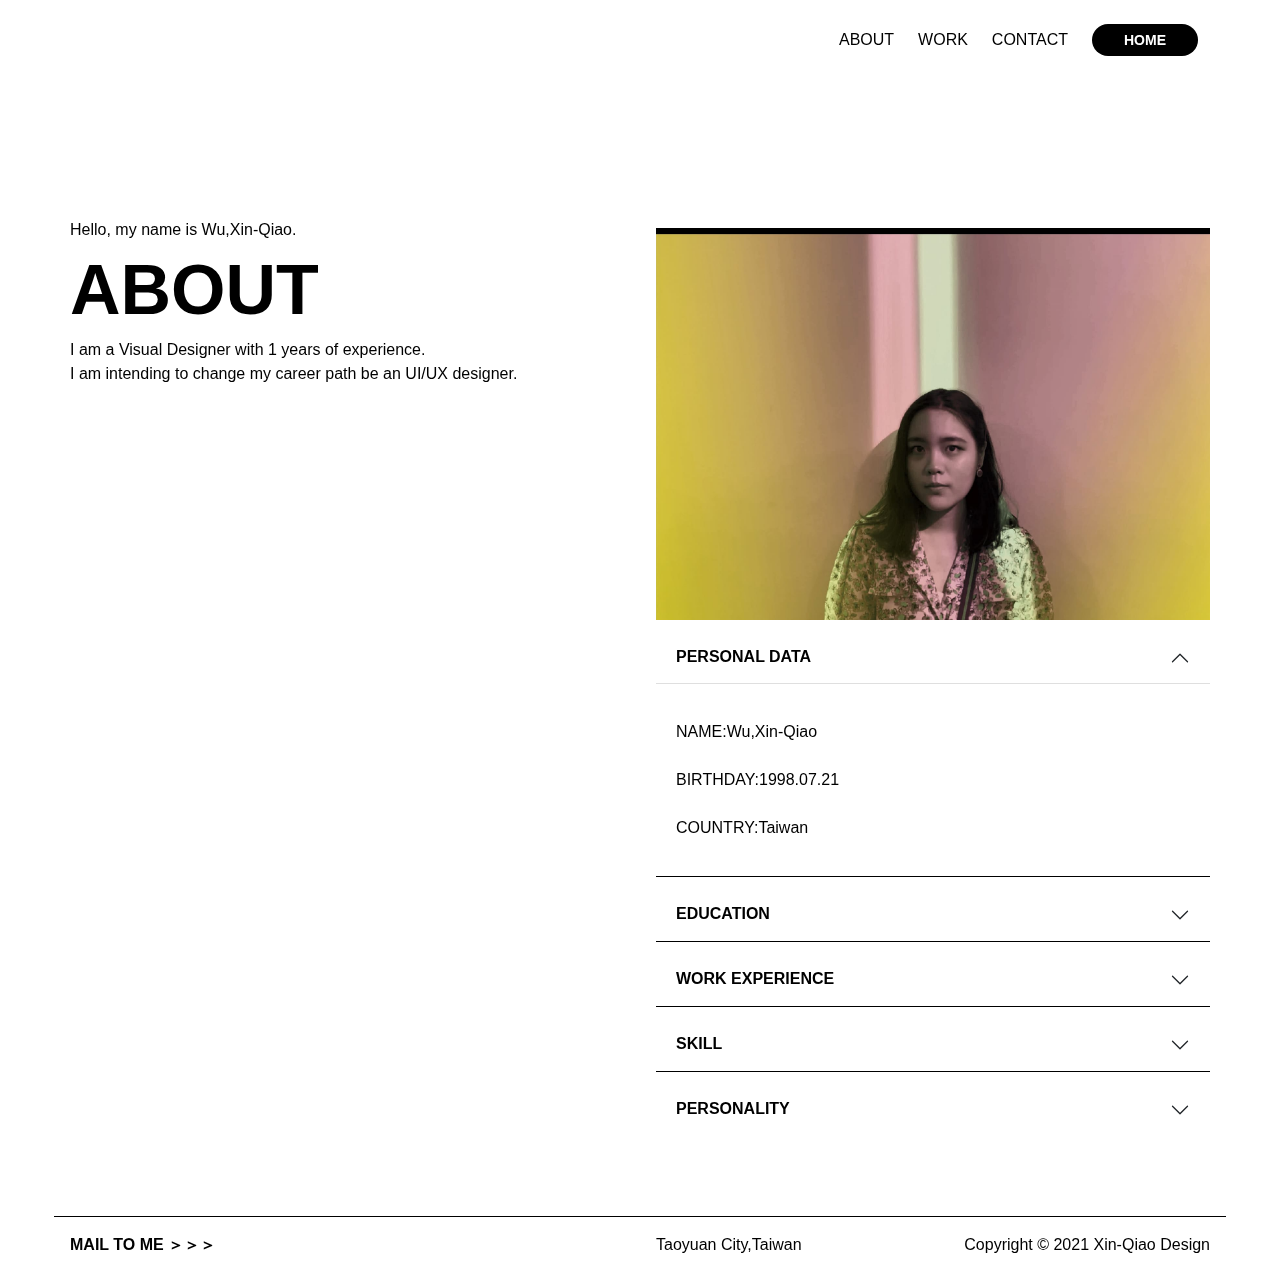
==== commit df907ad8: "2.5.4" ====
--- a/about.html
+++ b/about.html
@@ -1,10 +1,14 @@
 <!DOCTYPE html>
-<html lang="zh-TW">
+<html lang="en">
 <head>
 	<meta charset="UTF-8">
 	<meta name="viewport" content="width=device-width, initial-scale=1.0">
-	<title>Xin-Qiao Design</title>
-	<link rel="icon" type="image/x-icon" href="images/favicon.ico" />
+	<title>Xin-Qiao Design - About</title>
+	<meta name="description" content="Xin-Qiao Design,The website where displays of design works, including UI/UX Design, Graphic Design, Package Design and Film.">
+	<link rel="apple-touch-icon" sizes="180x180" href="favicon_io/apple-touch-icon.png">
+	<link rel="icon" type="image/png" sizes="32x32" href="favicon_io/favicon-32x32.png">
+	<link rel="icon" type="image/png" sizes="16x16" href="favicon_io/favicon-16x16.png">
+	<link rel="manifest" href="favicon_io/site.webmanifest">
 	<!-- CSS -->
 	<link rel="stylesheet" href="css/base.css">
 	<link rel="stylesheet" href="css/layout.css">
@@ -13,6 +17,15 @@
 	
 	<!-- Accordion-js -->
     <script src="https://cdn.jsdelivr.net/npm/bootstrap@5.0.0/dist/js/bootstrap.bundle.min.js"></script>
+
+    <!-- user-select -->
+	<style>
+	body {
+	-webkit-user-select:none;
+	-webkit-touch-callout:none;
+	-moz-user-select: none;
+	}
+	</style>
 
 </head>
 <body>
@@ -58,15 +71,16 @@
 					<div class="row">
 						<div class="col-sm-6">
 							<div class="wow fadeInLeftBig">
-								<h6 class="text--xs">I am a  Visual Designer.</h6>
+								<h6 class="text--xs">Hello, my name is Wu,Xin-Qiao.</h6>
 								<h3 class="text--lg">ABOUT</h3>
-								<h6 class="text--xs">I am a  Visual Designer with 1 years of experience.</h6>
+								<h6 class="text--xs">I am a  Visual Designer with 1 years of experience.<br>I am intending to change my career path be an UI/UX designer.
+								</h6>
 							</div>
 						</div>
 						<div class="col-sm-6">
 							<div class="imgbox">
 								<div class="imgbox__inner imgbox__inner-4-3">
-									<div class="images" style="background-image: url(images/12.09.45.png);"></div>
+									<div class="images" style="background-image: url(images/about_photo.jpg);"></div>
 								</div>
 							</div>
 
@@ -79,9 +93,9 @@
 					          </h2>
 					          <div id="collapse1" class="accordion-collapse collapse show" data-bs-parent="#myAccordion">
 					            <div class="accordion-body">
-					            	<p>NAME:Wu Xin-Qiao</p>
+					            	<p>NAME:Wu,Xin-Qiao</p>
 									<p>BIRTHDAY:1998.07.21</p>
-									<p>COUNTRY:Taiwaness </p>
+									<p>COUNTRY:Taiwan</p>
 					            </div>
 					          </div>
 					        </div>		
@@ -104,9 +118,9 @@
 					          </h2>
 					          <div id="collapse3" class="accordion-collapse collapse" data-bs-parent="#myAccordion">
 					            <div class="accordion-body">
-					              <p>2020.07-2021.07<br>Visual Designer in SkyLine Hotel</p>
-					              <p>2019.10-now(side job)<br>Visual Designer in LondonImg</p>
-					              <P>2019.07-2019.08<br>Design Intern in OutlookChina</P>
+					              <p>2020.07-2021.07<br>Visual Designer in <a href="http://www.skyline-hotels.com.tw/tw/">SkyLine Hotel</a></p>
+					              <p>2019.10-now(side job)<br>Visual Designer in <a href="https://www.londonimg.tw">LondonImg</a></p>
+					              <P>2019.07-2019.08<br>Design Intern in <a href="http://outlookchina.net">OutlookChina</a></P>
 					            </div>
 					          </div>
 					        </div>
@@ -118,7 +132,7 @@
 					          <div id="collapse4" class="accordion-collapse collapse" data-bs-parent="#myAccordion">
 					            <div class="accordion-body">
 					              <p>MASTER:Illustrator, Photoshop, InDesign,After Effect, Premiere, Sublime, Figma, Sketch, XD</p>
-					              <p>KNOW:Html, CSS, Bootstrap5, RWD</p>
+					              <p>KNOW:HTML, CSS, Bootstrap5, RWD web</p>
 					            </div>
 					          </div>
 					        </div>
@@ -178,6 +192,17 @@
 	<script>
 	new WOW().init();
 	</script>
+
+	<!-- Global site tag (gtag.js) - Google Analytics -->
+	<script async src="https://www.googletagmanager.com/gtag/js?id=G-LD80R6RLWB"></script>
+	<script>
+	  window.dataLayer = window.dataLayer || [];
+	  function gtag(){dataLayer.push(arguments);}
+	  gtag('js', new Date());
+
+	  gtag('config', 'G-LD80R6RLWB');
+	</script>
+
 	
 </body>
 </html>
--- a/css/component.css
+++ b/css/component.css
@@ -243,7 +243,7 @@
     left: 0;
     width: 100%;
     height: 100vh;
-    background-image: url("../images/bg.png");
+    background-image: url("../images/bg-sm.png");
     background-size: cover;
     background-position: center;
     z-index: 1000;
@@ -359,7 +359,16 @@
 .quote .wow > p:hover > a:after{
     width: 100%;
 }
-
+.quote-right{
+  line-height: 24px;
+  font-style: italic;
+}
+@media (max-width: 320px){
+  .quote-right{
+    font-size: 12px;
+    line-height: 14px;
+  }
+}
 /*-------------------------*/
 /* $Skill
 ---------------------------*/
@@ -523,7 +532,13 @@
 .collapse:not(.show) {
   display: none;
 }
-
+.accordion-body a{
+  opacity: 1;
+  transition: 0.2s;
+}
+.accordion-body a:hover{
+  opacity: 0.3;
+}
 /*-------------------------*/
 /* $Work
 ---------------------------*/
@@ -535,6 +550,16 @@
     height: 360px;
     background-size: cover;
     background-position: center;
+}
+.work-video{
+  width: 100%;
+  height: 315px;
+}
+@media(max-width: 768px){
+  .work-video{
+    width: 100%;
+    height: 245px;
+  }
 }
 /*-------------------------*/
 /* $Contact
